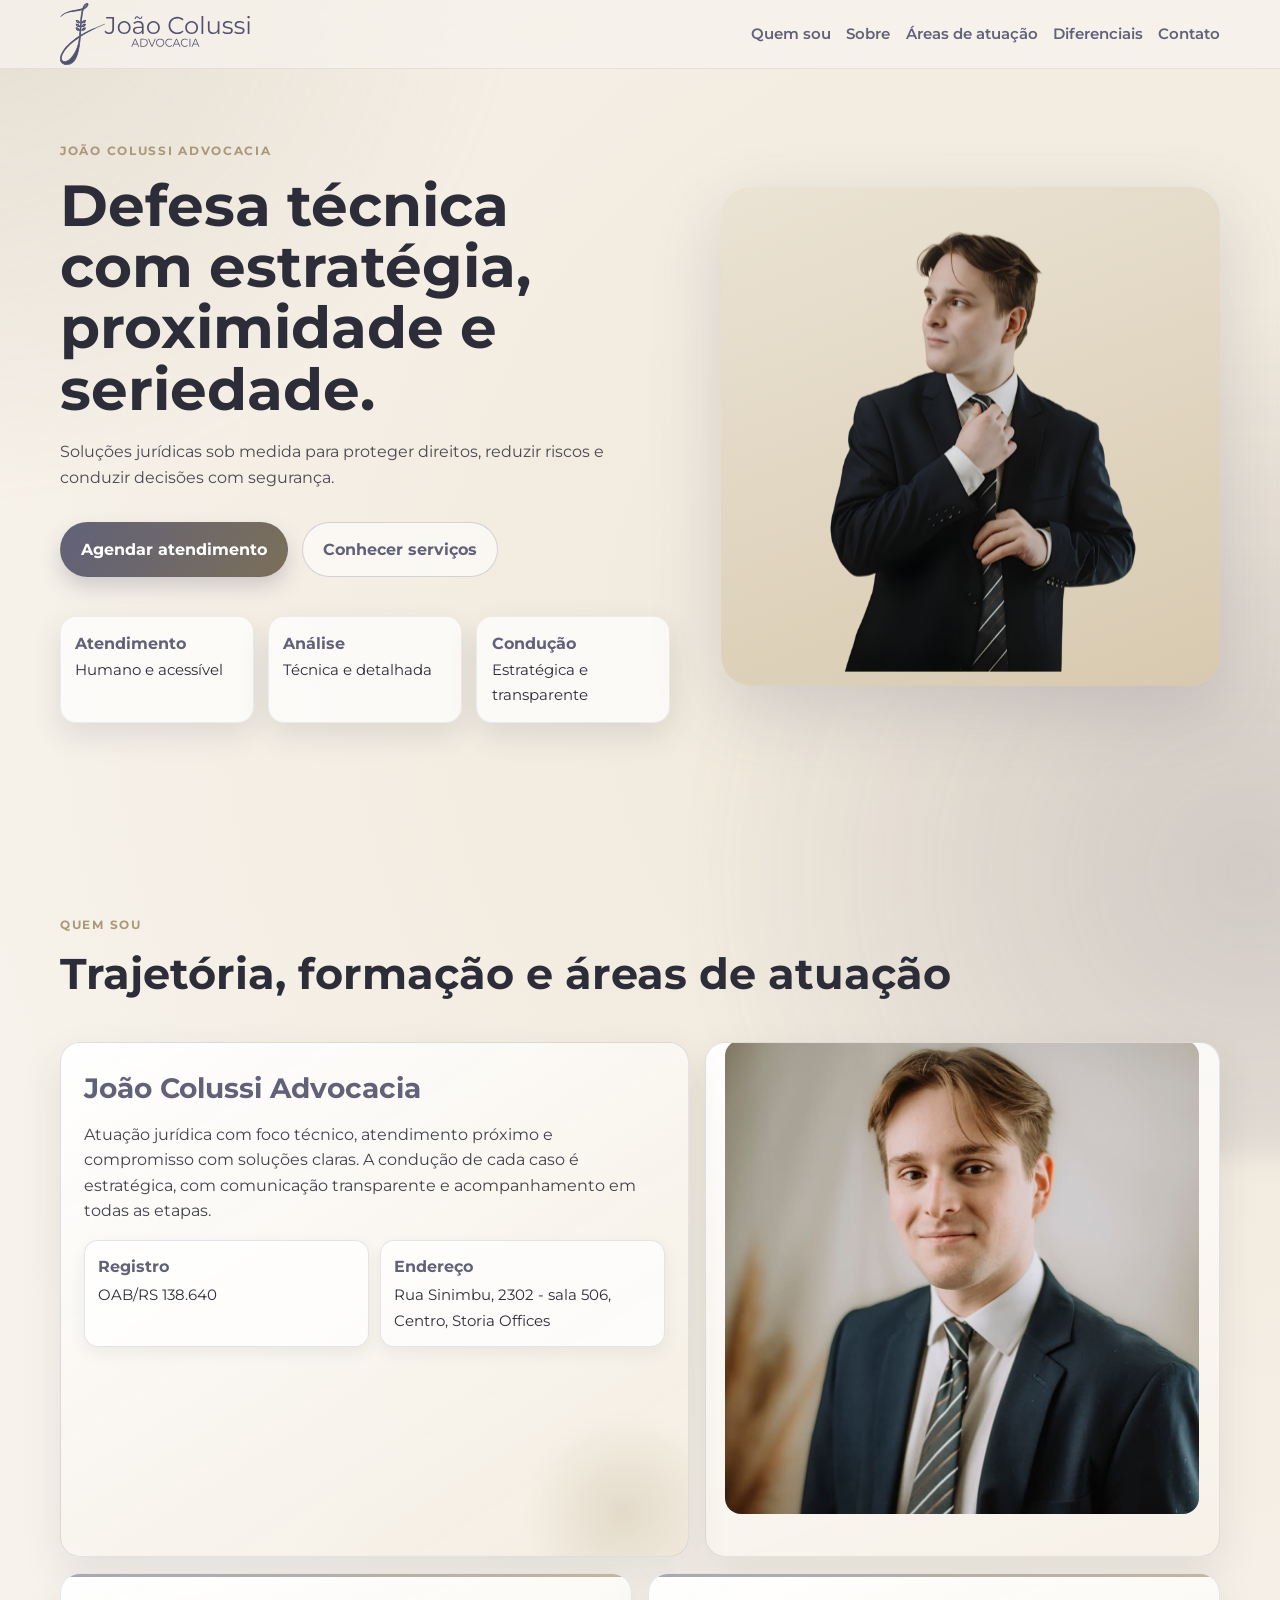
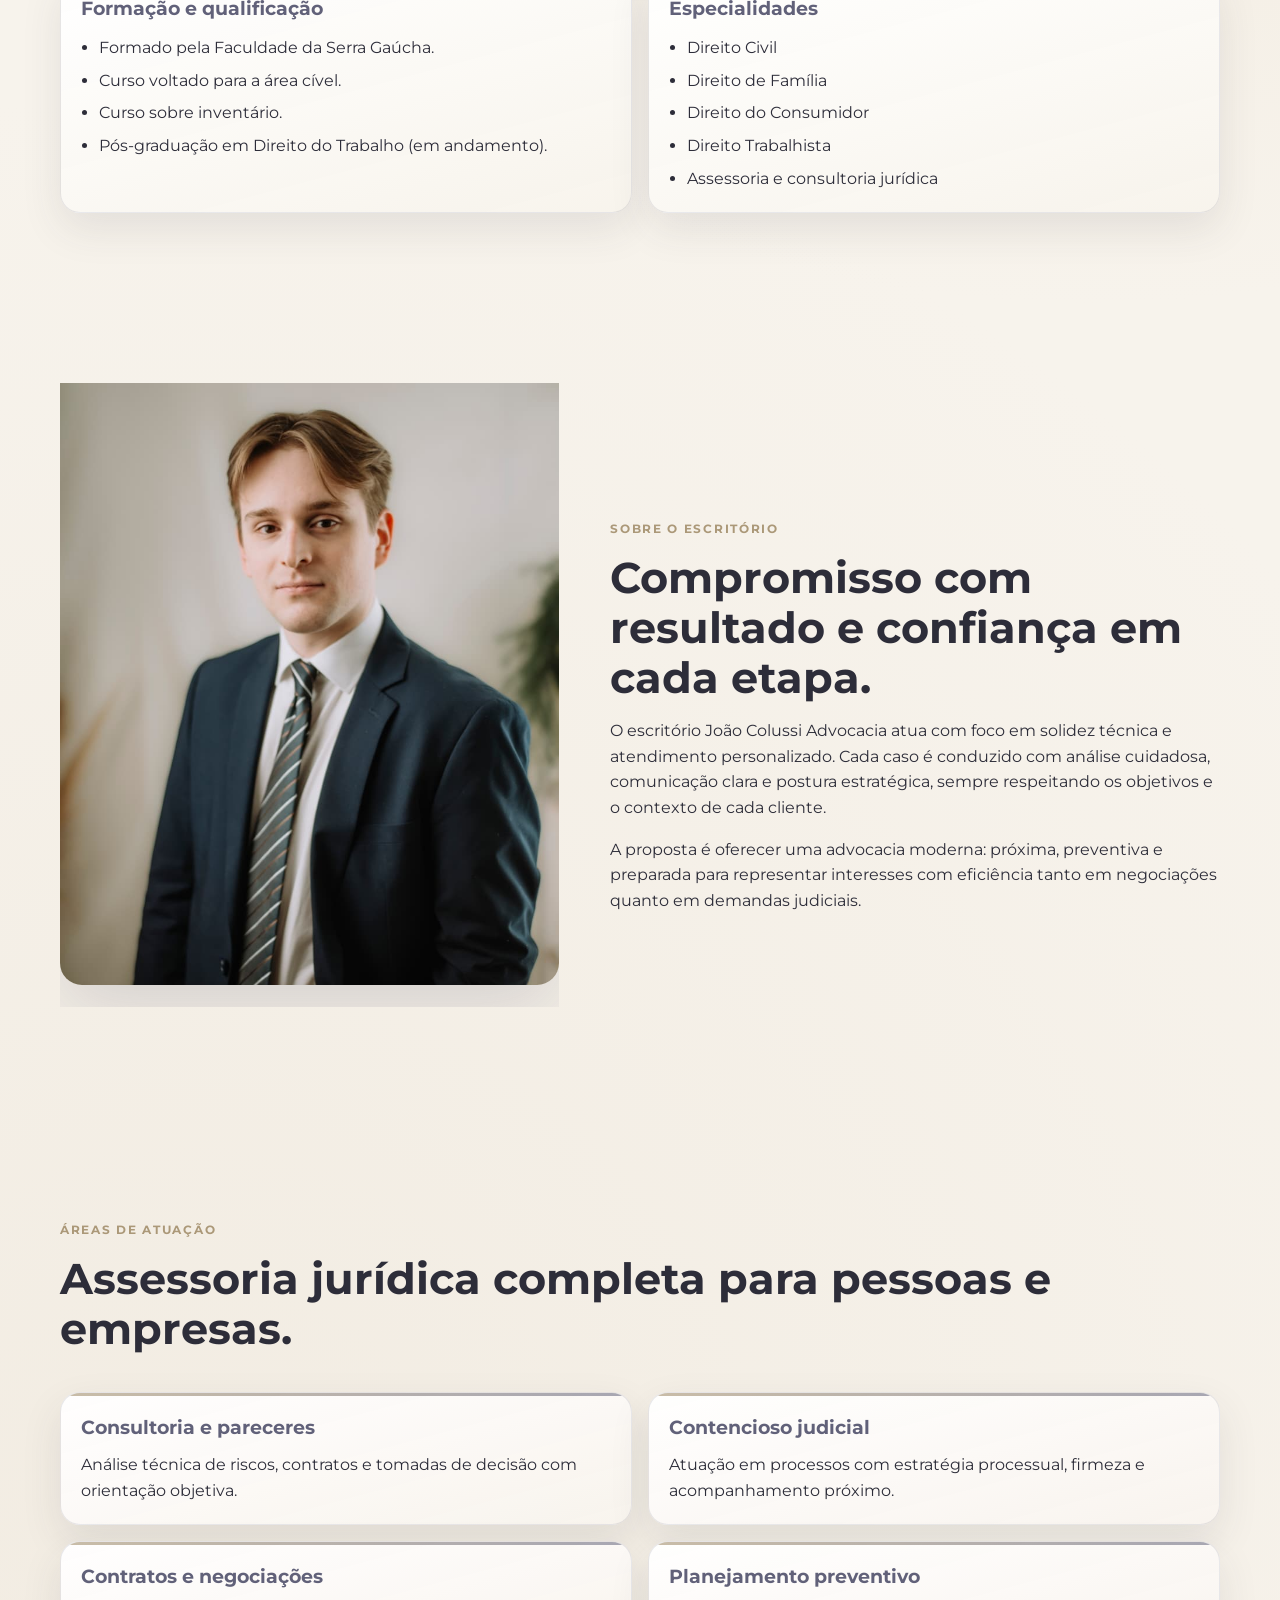
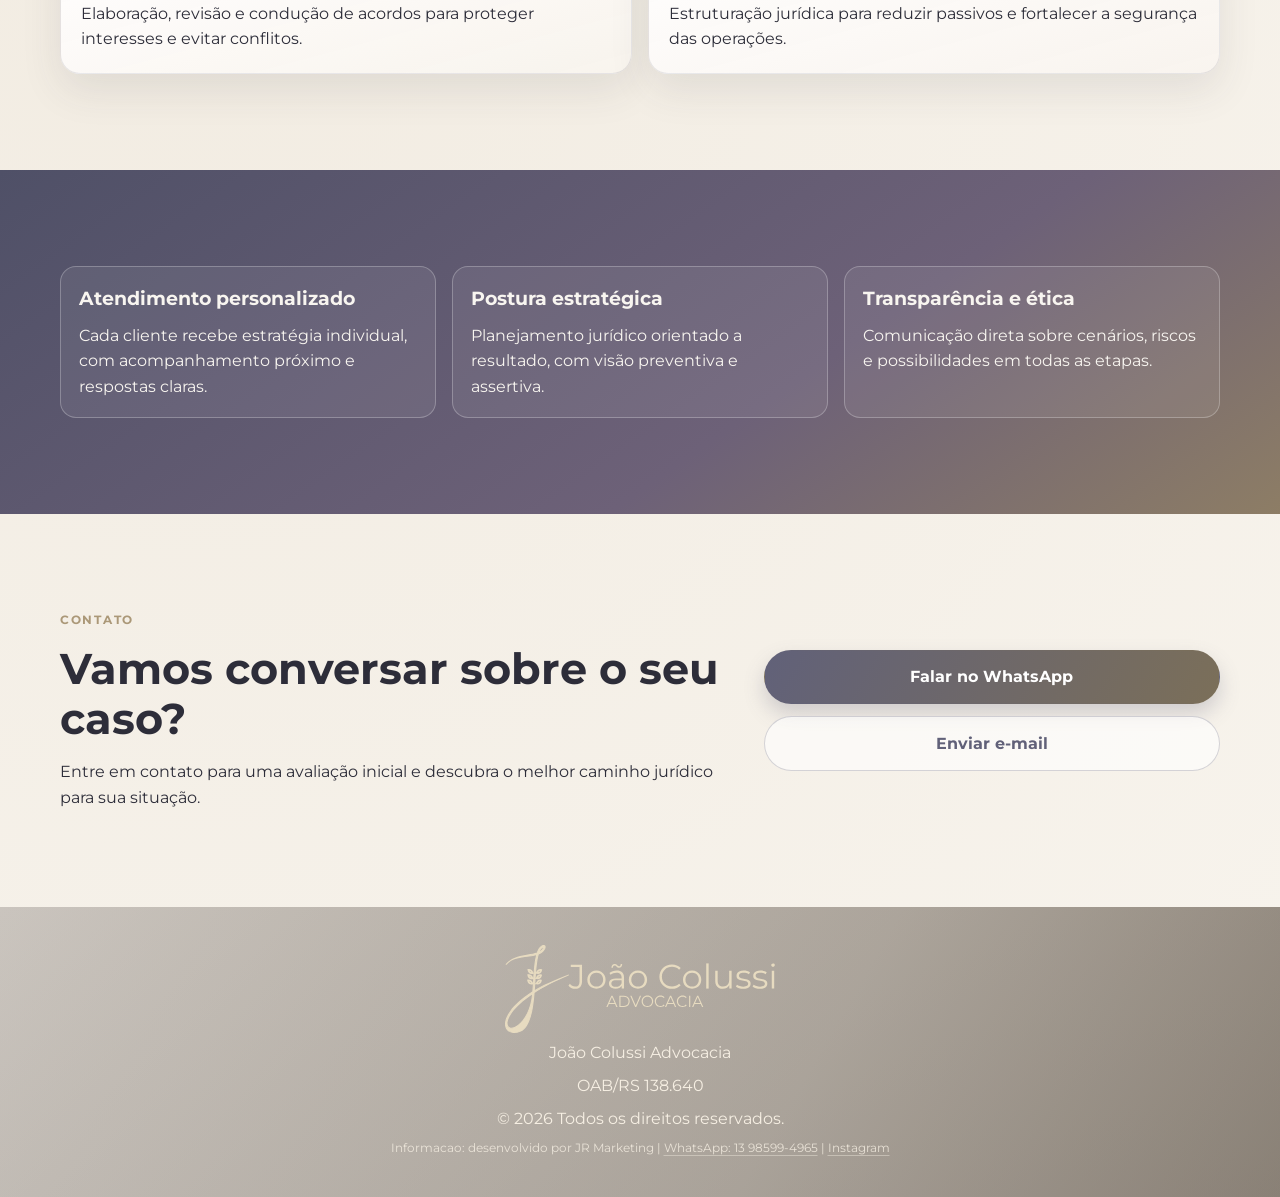
==== index.html @ c00381f5 "chore: set logo 5 as site favicon" ====
<!doctype html>
<html lang="pt-BR">
<head>
  <meta charset="UTF-8" />
  <meta name="viewport" content="width=device-width, initial-scale=1.0" />
  <title>João Colussi Advocacia | Assessoria Jurídica Estratégica</title>
  <meta name="description" content="Atendimento jurídico humanizado, estratégico e transparente para pessoas e empresas." />
  <link rel="icon" type="image/svg+xml" href="assets/img/favicon.svg" />
  <link rel="preconnect" href="https://fonts.googleapis.com" />
  <link rel="preconnect" href="https://fonts.gstatic.com" crossorigin />
  <link href="https://fonts.googleapis.com/css2?family=Montserrat:wght@400;500;600;700;800&display=swap" rel="stylesheet" />
  <link rel="stylesheet" href="assets/css/style.css" />
</head>
<body>
  <div class="background-aura" aria-hidden="true"></div>

  <header class="site-header" id="topo">
    <div class="container header-content">
      <a class="brand" href="#topo" aria-label="Início">
        <img src="assets/img/logo.svg" alt="João Colussi Advocacia" />
      </a>

      <button class="menu-toggle" aria-expanded="false" aria-controls="site-nav" aria-label="Abrir menu">
        <span></span>
        <span></span>
      </button>

      <nav id="site-nav" class="site-nav" aria-label="Navegação principal">
        <a href="#quem-sou">Quem sou</a>
        <a href="#sobre">Sobre</a>
        <a href="#areas">Áreas de atuação</a>
        <a href="#diferenciais">Diferenciais</a>
        <a href="#contato">Contato</a>
      </nav>
    </div>
  </header>

  <main>
    <section class="hero section-reveal">
      <div class="container hero-grid">
        <div class="hero-copy">
          <p class="eyebrow">João Colussi Advocacia</p>
          <h1>Defesa técnica com estratégia, proximidade e seriedade.</h1>
          <p class="lead">
            Soluções jurídicas sob medida para proteger direitos, reduzir riscos e conduzir decisões com segurança.
          </p>

          <div class="hero-cta">
            <a class="btn btn-primary" href="#contato">Agendar atendimento</a>
            <a class="btn btn-ghost" href="#areas">Conhecer serviços</a>
          </div>

          <ul class="hero-metrics" aria-label="Pilares de atendimento">
            <li>
              <strong>Atendimento</strong>
              <span>Humano e acessível</span>
            </li>
            <li>
              <strong>Análise</strong>
              <span>Técnica e detalhada</span>
            </li>
            <li>
              <strong>Condução</strong>
              <span>Estratégica e transparente</span>
            </li>
          </ul>
        </div>

        <div class="hero-visual" aria-hidden="true">
          <div class="hero-frame parallax-wrap" data-parallax data-parallax-speed="0.2">
            <img src="assets/img/foto-transparente.png" alt="" data-parallax data-parallax-speed="0.32" />
          </div>
        </div>
      </div>
    </section>

    <section id="quem-sou" class="services section-reveal">
      <div class="container">
        <p class="eyebrow">Quem sou</p>
        <h2>Trajetória, formação e áreas de atuação</h2>

        <div class="who-layout">
          <article class="who-intro-card">
            <h3>João Colussi Advocacia</h3>
            <p>
              Atuação jurídica com foco técnico, atendimento próximo e compromisso com soluções claras.
              A condução de cada caso é estratégica, com comunicação transparente e acompanhamento em todas as etapas.
            </p>

            <div class="who-badges">
              <div class="who-badge">
                <strong>Registro</strong>
                <span>OAB/RS 138.640</span>
              </div>
              <div class="who-badge">
                <strong>Endereço</strong>
                <span>Rua Sinimbu, 2302 - sala 506, Centro, Storia Offices</span>
              </div>
            </div>
          </article>

          <div class="profile-panel parallax-wrap">
            <img src="assets/img/foto-quem-sou.jpeg" alt="João Colussi" class="profile-photo" data-parallax data-parallax-speed="0.28" />
          </div>
        </div>

        <div class="who-columns">
          <article class="fact-card">
            <h3>Formação e qualificação</h3>
            <ul class="fact-list">
              <li>Formado pela Faculdade da Serra Gaúcha.</li>
              <li>Curso voltado para a área cível.</li>
              <li>Curso sobre inventário.</li>
              <li>Pós-graduação em Direito do Trabalho (em andamento).</li>
            </ul>
          </article>

          <article class="fact-card">
            <h3>Especialidades</h3>
            <ul class="fact-list">
              <li>Direito Civil</li>
              <li>Direito de Família</li>
              <li>Direito do Consumidor</li>
              <li>Direito Trabalhista</li>
              <li>Assessoria e consultoria jurídica</li>
            </ul>
          </article>
        </div>
      </div>
    </section>

    <section id="sobre" class="about section-reveal">
      <div class="container about-grid">
        <div class="about-image-wrap parallax-wrap" data-parallax data-parallax-speed="0.18">
          <img src="assets/img/foto-sobre.jpeg" alt="Advogado João Colussi" class="about-image" data-parallax data-parallax-speed="0.3" />
        </div>

        <div class="about-copy">
          <p class="eyebrow">Sobre o escritório</p>
          <h2>Compromisso com resultado e confiança em cada etapa.</h2>
          <p>
            O escritório João Colussi Advocacia atua com foco em solidez técnica e atendimento personalizado.
            Cada caso é conduzido com análise cuidadosa, comunicação clara e postura estratégica,
            sempre respeitando os objetivos e o contexto de cada cliente.
          </p>
          <p>
            A proposta é oferecer uma advocacia moderna: próxima, preventiva e preparada para
            representar interesses com eficiência tanto em negociações quanto em demandas judiciais.
          </p>
        </div>
      </div>
    </section>

    <section id="areas" class="services section-reveal">
      <div class="container">
        <p class="eyebrow">Áreas de atuação</p>
        <h2>Assessoria jurídica completa para pessoas e empresas.</h2>

        <div class="services-grid">
          <article class="service-card">
            <h3>Consultoria e pareceres</h3>
            <p>Análise técnica de riscos, contratos e tomadas de decisão com orientação objetiva.</p>
          </article>
          <article class="service-card">
            <h3>Contencioso judicial</h3>
            <p>Atuação em processos com estratégia processual, firmeza e acompanhamento próximo.</p>
          </article>
          <article class="service-card">
            <h3>Contratos e negociações</h3>
            <p>Elaboração, revisão e condução de acordos para proteger interesses e evitar conflitos.</p>
          </article>
          <article class="service-card">
            <h3>Planejamento preventivo</h3>
            <p>Estruturação jurídica para reduzir passivos e fortalecer a segurança das operações.</p>
          </article>
        </div>
      </div>
    </section>

    <section id="diferenciais" class="highlights section-reveal">
      <div class="container highlights-grid">
        <article>
          <h3>Atendimento personalizado</h3>
          <p>Cada cliente recebe estratégia individual, com acompanhamento próximo e respostas claras.</p>
        </article>
        <article>
          <h3>Postura estratégica</h3>
          <p>Planejamento jurídico orientado a resultado, com visão preventiva e assertiva.</p>
        </article>
        <article>
          <h3>Transparência e ética</h3>
          <p>Comunicação direta sobre cenários, riscos e possibilidades em todas as etapas.</p>
        </article>
      </div>
    </section>

    <section id="contato" class="contact section-reveal">
      <div class="container contact-grid">
        <div>
          <p class="eyebrow">Contato</p>
          <h2>Vamos conversar sobre o seu caso?</h2>
          <p>
            Entre em contato para uma avaliação inicial e descubra o melhor caminho jurídico para sua situação.
          </p>
        </div>

        <div class="contact-actions">
          <a class="btn btn-primary" href="#" aria-label="Abrir WhatsApp">Falar no WhatsApp</a>
          <a class="btn btn-ghost" href="mailto:contato@joaocolussiadvocacia.com.br">Enviar e-mail</a>
        </div>
      </div>
    </section>
  </main>

  <footer class="site-footer">
    <div class="container footer-content">
      <img src="assets/img/logo-inverse.svg" alt="João Colussi Advocacia" class="footer-logo" />
      <p>João Colussi Advocacia</p>
      <p>OAB/RS 138.640</p>
      <p>&copy; <span id="year"></span> Todos os direitos reservados.</p>
      <p class="footer-note">
        Informacao: desenvolvido por JR Marketing |
        <a href="https://wa.me/5513985994965" target="_blank" rel="noopener noreferrer">WhatsApp: 13 98599-4965</a>
        |
        <a href="https://www.instagram.com/jotar.marketing/" target="_blank" rel="noopener noreferrer">Instagram</a>
      </p>
    </div>
  </footer>

  <script src="assets/js/main.js"></script>
</body>
</html>
---- assets/css/style.css ----
:root {
  --color-bg: #f7f3ec;
  --color-surface: #ffffff;
  --color-ink: #2d2d39;
  --color-brand: #616179;
  --color-accent: #ab9878;
  --color-soft: #e6dbc8;
  --shadow-strong: 0 25px 70px rgba(97, 97, 121, 0.2);
  --shadow-soft: 0 12px 30px rgba(58, 58, 73, 0.12);
  --shadow-card: 0 16px 40px rgba(58, 58, 73, 0.1);
  --shadow-card-hover: 0 24px 52px rgba(58, 58, 73, 0.18);
  --radius: 22px;
}

* {
  box-sizing: border-box;
}

html {
  scroll-behavior: smooth;
}

body {
  margin: 0;
  color: var(--color-ink);
  background: radial-gradient(circle at 85% 15%, #efe6d7 0%, transparent 32%),
    radial-gradient(circle at 15% 72%, #f2ece2 0%, transparent 44%),
    var(--color-bg);
  font-family: "Montserrat", sans-serif;
  line-height: 1.6;
}

img {
  max-width: 100%;
  display: block;
}

h1,
h2,
h3,
p {
  margin: 0;
}

.container {
  width: min(1160px, 92vw);
  margin-inline: auto;
}

.background-aura {
  position: fixed;
  inset: -20vmax;
  pointer-events: none;
  z-index: -1;
  background:
    radial-gradient(circle at 12% 14%, rgba(171, 152, 120, 0.25), transparent 28%),
    radial-gradient(circle at 84% 80%, rgba(97, 97, 121, 0.22), transparent 30%);
  filter: blur(12px);
}

.site-header {
  position: sticky;
  top: 0;
  z-index: 20;
  backdrop-filter: blur(10px);
  background: rgba(247, 243, 236, 0.78);
  border-bottom: 1px solid rgba(97, 97, 121, 0.12);
}

.header-content {
  min-height: 68px;
  display: flex;
  align-items: center;
  justify-content: space-between;
  gap: 1rem;
}

.brand img {
  width: min(190px, 34vw);
}

.site-nav {
  display: flex;
  gap: 0.95rem;
}

.site-nav a {
  text-decoration: none;
  color: var(--color-brand);
  font-weight: 600;
  font-size: 0.95rem;
  position: relative;
}

.site-nav a::after {
  content: "";
  position: absolute;
  left: 0;
  bottom: -6px;
  width: 0;
  height: 2px;
  background: var(--color-accent);
  transition: width 0.25s ease;
}

.site-nav a:hover::after,
.site-nav a:focus-visible::after {
  width: 100%;
}

.menu-toggle {
  display: none;
  border: 0;
  background: transparent;
  width: 42px;
  height: 42px;
  padding: 0;
  cursor: pointer;
}

.menu-toggle span {
  display: block;
  width: 26px;
  height: 2px;
  margin: 7px auto;
  background: var(--color-brand);
  transition: transform 0.25s ease, opacity 0.25s ease;
}

section {
  padding: 6rem 0;
}

section[id] {
  scroll-margin-top: 92px;
}

.eyebrow {
  letter-spacing: 0.14em;
  text-transform: uppercase;
  font-size: 0.76rem;
  font-weight: 700;
  color: var(--color-accent);
  margin-bottom: 0.9rem;
}

.hero {
  padding-top: 4.5rem;
}

.hero-grid {
  display: grid;
  grid-template-columns: 1.1fr 0.9fr;
  gap: clamp(1.6rem, 4vw, 4rem);
  align-items: center;
}

.hero-copy h1 {
  font-size: clamp(2rem, 4.7vw, 3.65rem);
  line-height: 1.05;
  max-width: 15ch;
  margin-bottom: 1.2rem;
}

.lead {
  max-width: 52ch;
  color: rgba(45, 45, 57, 0.86);
}

.hero-cta {
  display: flex;
  flex-wrap: wrap;
  gap: 0.85rem;
  margin-top: 2rem;
}

.btn {
  display: inline-flex;
  align-items: center;
  justify-content: center;
  border-radius: 999px;
  padding: 0.85rem 1.25rem;
  text-decoration: none;
  font-weight: 700;
  border: 1px solid transparent;
  transition: transform 0.2s ease, box-shadow 0.2s ease;
}

.btn:hover,
.btn:focus-visible {
  transform: translateY(-2px);
}

.btn-primary {
  color: #fff;
  background: linear-gradient(120deg, #616179, #7b6f59);
  box-shadow: 0 10px 20px rgba(97, 97, 121, 0.25);
}

.btn-ghost {
  color: var(--color-brand);
  border-color: rgba(97, 97, 121, 0.26);
  background: rgba(255, 255, 255, 0.6);
}

.hero-metrics {
  list-style: none;
  margin: 2.4rem 0 0;
  padding: 0;
  display: grid;
  grid-template-columns: repeat(3, 1fr);
  gap: 0.9rem;
}

.hero-metrics li {
  background: rgba(255, 255, 255, 0.72);
  border: 1px solid rgba(97, 97, 121, 0.1);
  border-radius: 16px;
  padding: 0.9rem;
  box-shadow: var(--shadow-soft);
}

.hero-metrics strong {
  display: block;
  color: var(--color-brand);
}

.hero-metrics span {
  font-size: 0.92rem;
}

.hero-visual {
  display: grid;
  place-items: center;
}

.hero-frame {
  width: min(560px, 100%);
  border-radius: calc(var(--radius) + 8px);
  background: linear-gradient(160deg, #ebe3d4, #d8cab0);
  padding: clamp(0.7rem, 1.6vw, 1.2rem);
  box-shadow: var(--shadow-strong);
  position: relative;
  overflow: hidden;
}

.hero-frame::after {
  content: "";
  position: absolute;
  inset: -20% -40% auto auto;
  width: 210px;
  height: 210px;
  border-radius: 50%;
  background: radial-gradient(circle, rgba(255, 255, 255, 0.3), transparent 65%);
  pointer-events: none;
}

.hero-frame img {
  width: 100%;
  object-fit: cover;
  border-radius: var(--radius);
}

.about {
  position: relative;
}

.about-grid {
  display: grid;
  grid-template-columns: 0.9fr 1.1fr;
  align-items: center;
  gap: clamp(1.6rem, 4vw, 4rem);
}

.about-image-wrap {
  position: relative;
}

.about-image-wrap::before {
  content: "";
  position: absolute;
  inset: -20px;
  z-index: -1;
  border: 1px solid rgba(97, 97, 121, 0.2);
  border-radius: calc(var(--radius) + 12px);
}

.about-image {
  border-radius: var(--radius);
  box-shadow: var(--shadow-strong);
  width: 100%;
  aspect-ratio: 4 / 5;
  object-fit: cover;
}

.about-copy h2,
.services h2,
.contact h2 {
  font-size: clamp(1.7rem, 3.6vw, 2.7rem);
  line-height: 1.15;
  margin-bottom: 1rem;
}

.about-copy p + p {
  margin-top: 1rem;
}

.services-grid {
  margin-top: 2.4rem;
  display: grid;
  grid-template-columns: repeat(2, 1fr);
  gap: 1rem;
}

.service-card {
  background: linear-gradient(165deg, rgba(255, 255, 255, 0.95), rgba(248, 244, 238, 0.92));
  border-radius: 20px;
  border: 1px solid rgba(97, 97, 121, 0.14);
  padding: 1.28rem;
  box-shadow: var(--shadow-card);
  position: relative;
  overflow: hidden;
  transition: transform 0.28s ease, box-shadow 0.28s ease, border-color 0.28s ease;
}

.service-card::before {
  content: "";
  position: absolute;
  top: 0;
  left: 0;
  right: 0;
  height: 3px;
  background: linear-gradient(90deg, rgba(171, 152, 120, 0.65), rgba(97, 97, 121, 0.55));
}

.service-card h3 {
  color: var(--color-brand);
  margin-bottom: 0.55rem;
}

.service-card:hover,
.service-card:focus-within {
  transform: translateY(-5px);
  box-shadow: var(--shadow-card-hover);
  border-color: rgba(97, 97, 121, 0.24);
}

.highlights {
  background: linear-gradient(145deg, #4f5067, #6d6178 62%, #8d7d65);
  color: #f8f5f0;
}

.highlights-grid {
  display: grid;
  grid-template-columns: repeat(3, 1fr);
  gap: 1rem;
}

.highlights-grid article {
  border: 1px solid rgba(255, 255, 255, 0.25);
  background: rgba(255, 255, 255, 0.07);
  border-radius: 16px;
  padding: 1.1rem;
}

.highlights-grid h3 {
  margin-bottom: 0.55rem;
}

.contact-grid {
  display: grid;
  grid-template-columns: 1.2fr 0.8fr;
  gap: 1.2rem;
  align-items: center;
}

.contact-actions {
  display: grid;
  gap: 0.75rem;
}

.site-footer {
  position: relative;
  overflow: hidden;
  background: linear-gradient(120deg, #efe8dd 0%, #e6dbc8 26%, #ab9878 58%, #616179 100%);
  background-size: 240% 240%;
  animation: footerGradientShift 16s ease-in-out infinite;
  color: #f6efe3;
  text-align: center;
  padding: 2.4rem 0;
}

.site-footer::before {
  content: "";
  position: absolute;
  inset: 0;
  background: linear-gradient(135deg, rgba(34, 35, 49, 0.18), rgba(34, 35, 49, 0.38));
  pointer-events: none;
}

.footer-content {
  position: relative;
  z-index: 1;
  display: grid;
  justify-items: center;
  gap: 0.45rem;
}

.footer-note {
  font-size: 0.78rem;
  opacity: 0.82;
}

.footer-note a {
  font-size: 0.78rem;
}

.footer-content a {
  color: #f6efe3;
  text-decoration-color: rgba(246, 239, 227, 0.5);
  text-underline-offset: 3px;
}

.footer-content a:hover,
.footer-content a:focus-visible {
  text-decoration-color: #f6efe3;
}

@keyframes footerGradientShift {
  0% {
    background-position: 0% 50%;
  }

  50% {
    background-position: 100% 50%;
  }

  100% {
    background-position: 0% 50%;
  }
}

.footer-logo {
  width: min(270px, 62vw);
}

.section-reveal {
  opacity: 0;
  transform: translateY(20px);
  transition: opacity 0.6s ease, transform 0.6s ease;
}

.section-reveal.in-view {
  opacity: 1;
  transform: none;
}

.page-hero {
  padding-top: 5rem;
}

.page-hero-grid {
  display: grid;
  grid-template-columns: 1.08fr 0.92fr;
  gap: clamp(1.5rem, 4vw, 3rem);
  align-items: center;
}

.page-hero h1 {
  font-size: clamp(2rem, 4.5vw, 3.3rem);
  line-height: 1.08;
  margin-bottom: 1rem;
}

.page-hero p {
  color: rgba(45, 45, 57, 0.9);
  max-width: 52ch;
}

.profile-panel {
  background: linear-gradient(160deg, rgba(255, 255, 255, 0.94), rgba(246, 240, 231, 0.95));
  border: 1px solid rgba(97, 97, 121, 0.16);
  border-radius: 20px;
  box-shadow: var(--shadow-card);
  padding: 1.2rem;
}

.profile-photo {
  width: 100%;
  border-radius: 16px;
  object-fit: cover;
  aspect-ratio: 1 / 1;
}

.facts-grid {
  display: grid;
  grid-template-columns: repeat(2, 1fr);
  gap: 1rem;
}

.fact-card {
  background: linear-gradient(165deg, rgba(255, 255, 255, 0.96), rgba(247, 243, 236, 0.94));
  border: 1px solid rgba(97, 97, 121, 0.14);
  border-radius: 20px;
  padding: 1.25rem;
  box-shadow: var(--shadow-card);
  position: relative;
  overflow: hidden;
  transition: transform 0.28s ease, box-shadow 0.28s ease, border-color 0.28s ease;
}

.fact-card::before {
  content: "";
  position: absolute;
  top: 0;
  left: 0;
  right: 0;
  height: 3px;
  background: linear-gradient(90deg, rgba(97, 97, 121, 0.55), rgba(171, 152, 120, 0.7));
}

.fact-card h3 {
  color: var(--color-brand);
  margin-bottom: 0.7rem;
}

.fact-card:hover,
.fact-card:focus-within {
  transform: translateY(-5px);
  box-shadow: var(--shadow-card-hover);
  border-color: rgba(97, 97, 121, 0.24);
}

.fact-list {
  margin: 0;
  padding-left: 1.15rem;
}

.fact-list li + li {
  margin-top: 0.45rem;
}

.who-layout {
  margin-top: 2.7rem;
  display: grid;
  grid-template-columns: 1.1fr 0.9fr;
  gap: 1rem;
  align-items: stretch;
}

.who-intro-card {
  background: linear-gradient(148deg, rgba(255, 255, 255, 0.98), rgba(243, 236, 224, 0.95));
  border: 1px solid rgba(97, 97, 121, 0.17);
  border-radius: 20px;
  box-shadow: var(--shadow-card);
  padding: 1.45rem;
  position: relative;
  overflow: hidden;
}

.who-intro-card::after {
  content: "";
  position: absolute;
  inset: auto -40px -60px auto;
  width: 210px;
  height: 210px;
  border-radius: 50%;
  background: radial-gradient(circle, rgba(171, 152, 120, 0.24), transparent 68%);
  pointer-events: none;
}

.who-intro-card h3 {
  color: var(--color-brand);
  font-size: clamp(1.35rem, 2.2vw, 1.8rem);
  margin-bottom: 0.65rem;
}

.who-intro-card p {
  color: rgba(45, 45, 57, 0.9);
}

.who-badges {
  margin-top: 1rem;
  display: grid;
  grid-template-columns: repeat(2, 1fr);
  gap: 0.7rem;
}

.who-badge {
  background: rgba(255, 255, 255, 0.75);
  border: 1px solid rgba(97, 97, 121, 0.16);
  border-radius: 14px;
  padding: 0.8rem;
  box-shadow: 0 6px 16px rgba(58, 58, 73, 0.08);
}

.who-badge strong {
  display: block;
  color: var(--color-brand);
  margin-bottom: 0.2rem;
}

.who-badge span {
  font-size: 0.95rem;
}

.who-columns {
  margin-top: 1rem;
  display: grid;
  grid-template-columns: repeat(2, 1fr);
  gap: 1rem;
}

.parallax-wrap {
  overflow: hidden;
}

[data-parallax] {
  --parallax-y: 0px;
  transform: translate3d(0, var(--parallax-y), 0);
  will-change: transform;
}

@media (max-width: 950px) {
  .hero-grid,
  .page-hero-grid,
  .who-layout,
  .who-columns,
  .about-grid,
  .contact-grid,
  .highlights-grid,
  .facts-grid {
    grid-template-columns: 1fr;
  }

  .who-badges {
    grid-template-columns: 1fr;
  }

  .hero-copy h1,
  .lead {
    max-width: none;
  }

  .services-grid,
  .hero-metrics {
    grid-template-columns: 1fr;
  }
}

@media (max-width: 760px) {
  .site-nav {
    position: absolute;
    inset: 68px 0 auto 0;
    background: rgba(247, 243, 236, 0.97);
    border-bottom: 1px solid rgba(97, 97, 121, 0.12);
    display: grid;
    gap: 0;
    transform: scaleY(0);
    transform-origin: top;
    transition: transform 0.22s ease;
  }

  .site-nav a {
    padding: 0.95rem 4vw;
  }

  .site-nav.open {
    transform: scaleY(1);
  }

  .menu-toggle {
    display: inline-block;
  }

  .menu-toggle.open span:nth-child(1) {
    transform: translateY(9px) rotate(45deg);
  }

  .menu-toggle.open span:nth-child(2) {
    transform: translateY(-9px) rotate(-45deg);
  }

  section {
    padding: 4.5rem 0;
  }
}

@media (prefers-reduced-motion: reduce) {
  .site-footer {
    animation: none;
  }

  [data-parallax] {
    transform: none !important;
  }

  .service-card,
  .fact-card {
    transition: none;
  }
}
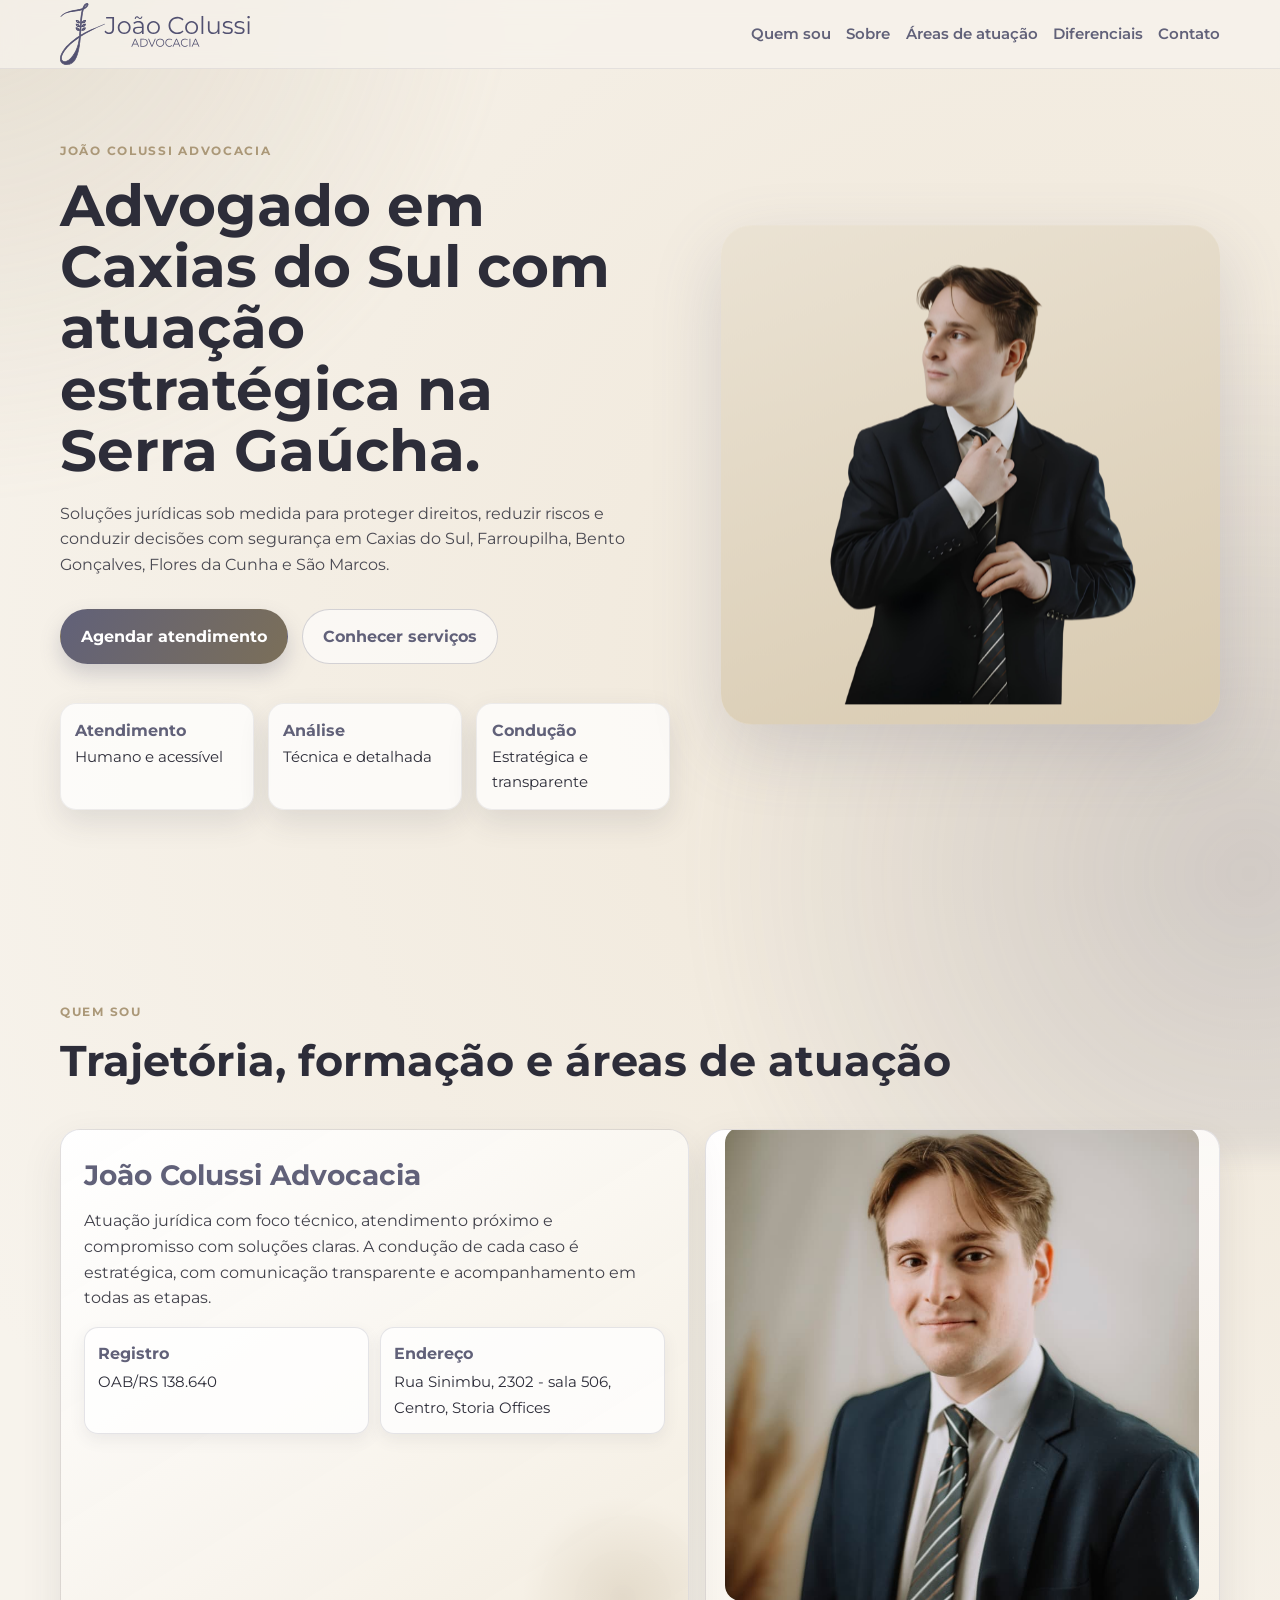
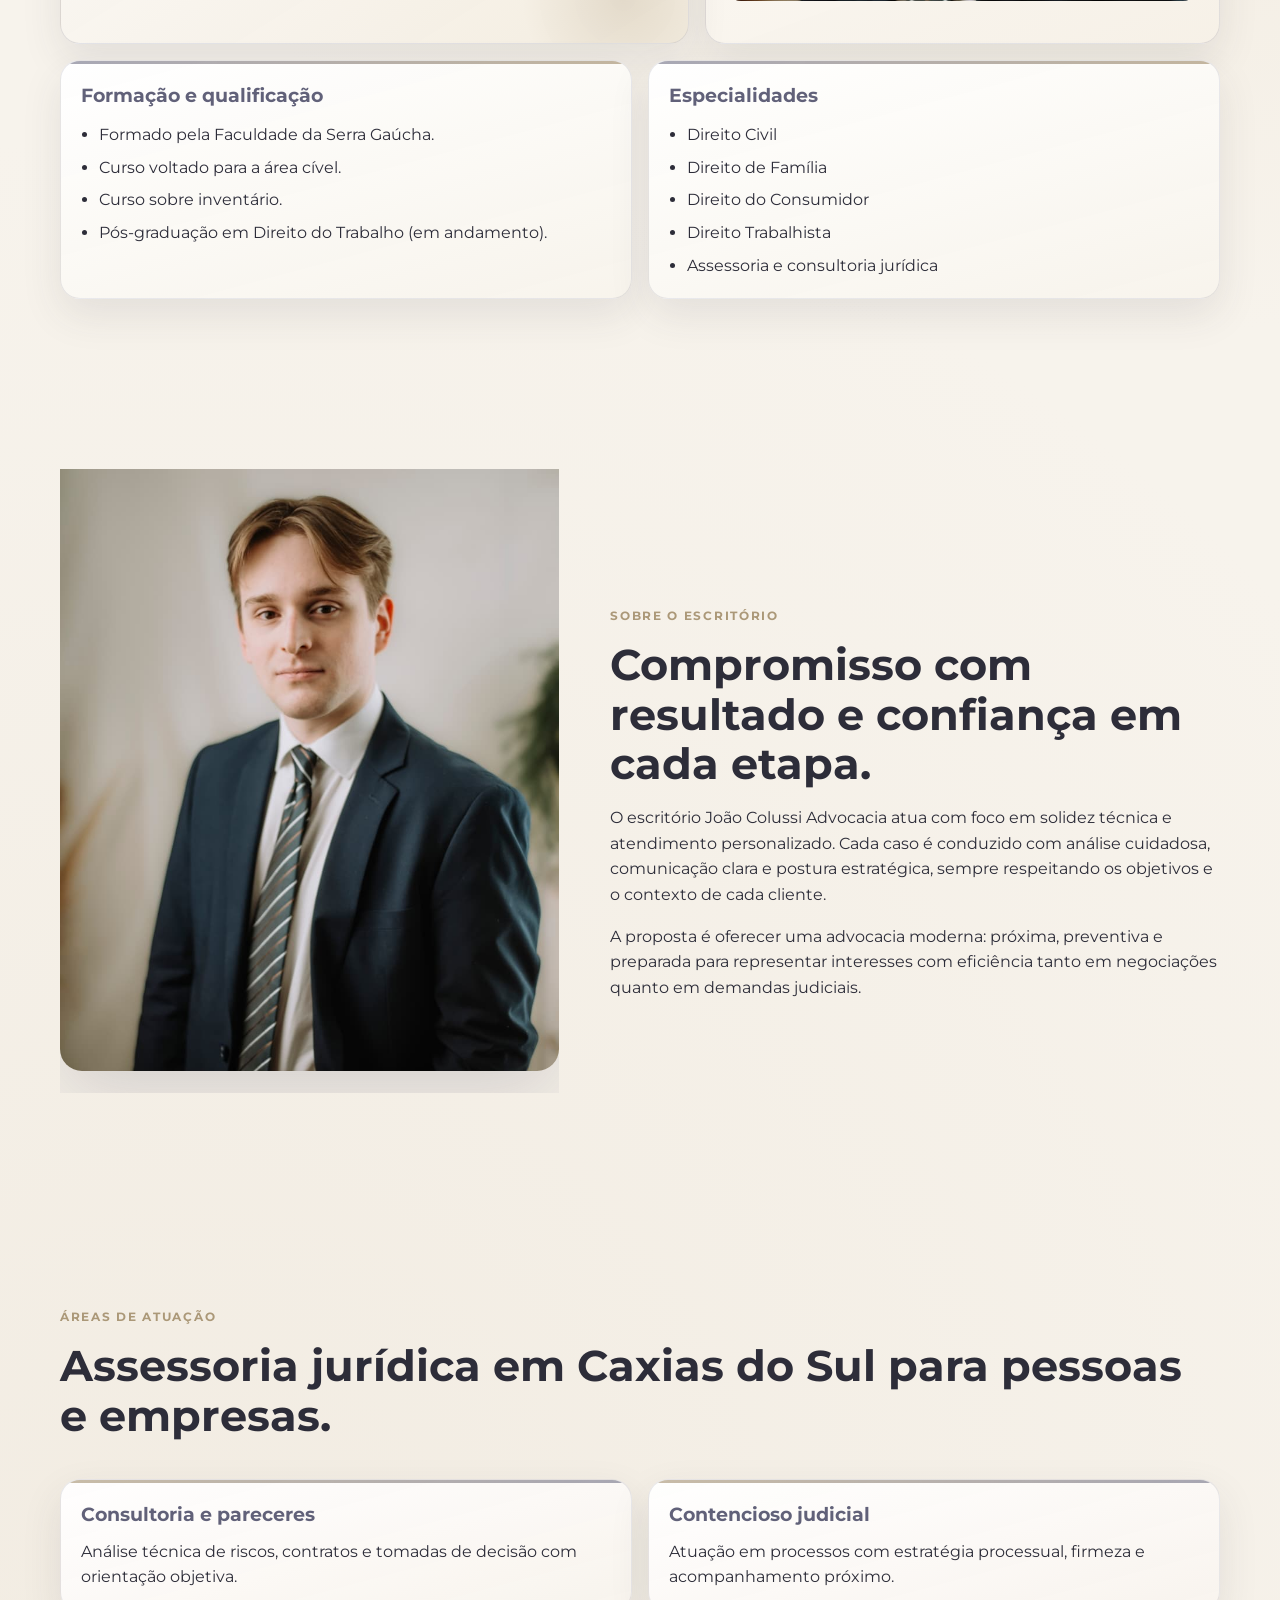
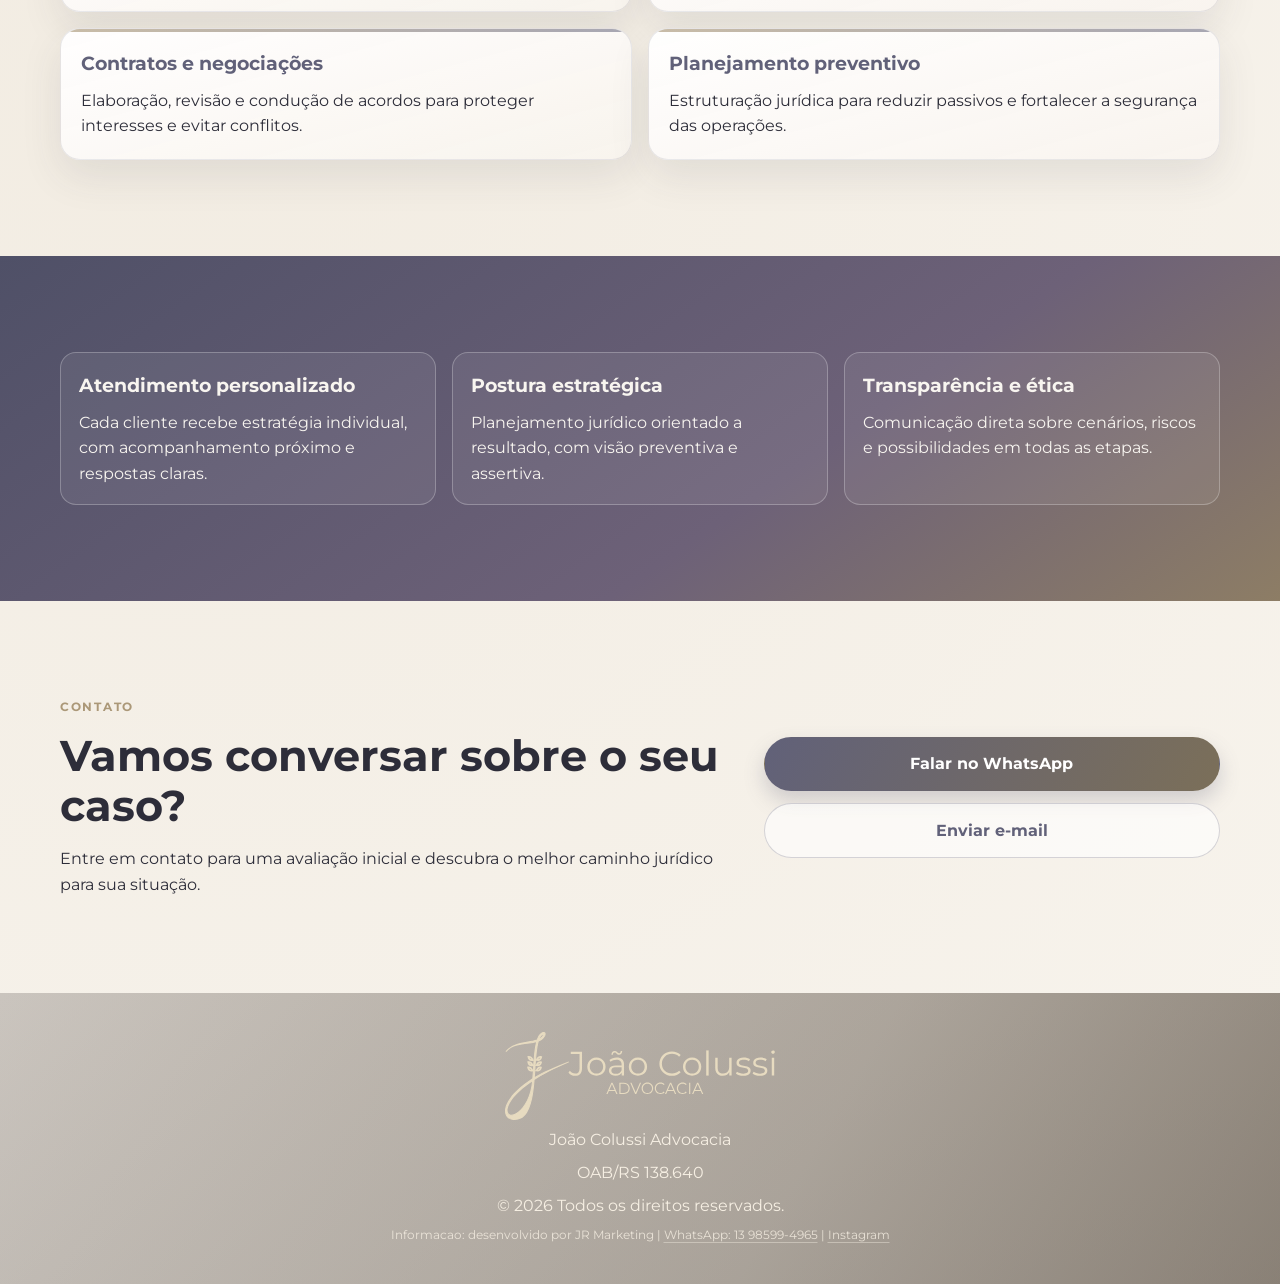
==== commit 4d2c6715: "feat: melhora SEO local e preview de compartilhamento" ====
--- a/index.html
+++ b/index.html
@@ -3,13 +3,64 @@
 <head>
   <meta charset="UTF-8" />
   <meta name="viewport" content="width=device-width, initial-scale=1.0" />
-  <title>João Colussi Advocacia | Assessoria Jurídica Estratégica</title>
-  <meta name="description" content="Atendimento jurídico humanizado, estratégico e transparente para pessoas e empresas." />
+  <title>Advogado em Caxias do Sul | João Colussi Advocacia</title>
+  <meta name="description" content="Advogado em Caxias do Sul com atendimento jurídico estratégico para pessoas e empresas em toda a Serra Gaúcha: Farroupilha, Bento Gonçalves, Flores da Cunha e São Marcos." />
+  <meta name="robots" content="index, follow" />
+  <meta name="author" content="João Colussi Advocacia" />
+  <meta name="geo.region" content="BR-RS" />
+  <meta name="geo.placename" content="Caxias do Sul" />
+  <meta name="geo.position" content="-29.1678;-51.1794" />
+  <meta name="ICBM" content="-29.1678, -51.1794" />
+  <link rel="canonical" href="https://joaocolussiadvocacia.com.br/" />
+
+  <meta property="og:locale" content="pt_BR" />
+  <meta property="og:type" content="website" />
+  <meta property="og:site_name" content="João Colussi Advocacia" />
+  <meta property="og:title" content="Advogado em Caxias do Sul | João Colussi Advocacia" />
+  <meta property="og:description" content="Atendimento jurídico estratégico em Caxias do Sul e região da Serra Gaúcha, com foco em Direito Civil, Família, Consumidor e Trabalhista." />
+  <meta property="og:url" content="https://joaocolussiadvocacia.com.br/" />
+  <meta property="og:image" content="https://joaocolussiadvocacia.com.br/assets/img/twittergoogle.jpg" />
+  <meta property="og:image:alt" content="João Colussi Advocacia" />
+
+  <meta name="twitter:card" content="summary_large_image" />
+  <meta name="twitter:title" content="Advogado em Caxias do Sul | João Colussi Advocacia" />
+  <meta name="twitter:description" content="Advocacia estratégica em Caxias do Sul e cidades próximas da Serra Gaúcha." />
+  <meta name="twitter:image" content="https://joaocolussiadvocacia.com.br/assets/img/twittergoogle.jpg" />
   <link rel="icon" type="image/svg+xml" href="assets/img/favicon.svg" />
   <link rel="preconnect" href="https://fonts.googleapis.com" />
   <link rel="preconnect" href="https://fonts.gstatic.com" crossorigin />
   <link href="https://fonts.googleapis.com/css2?family=Montserrat:wght@400;500;600;700;800&display=swap" rel="stylesheet" />
   <link rel="stylesheet" href="assets/css/style.css" />
+
+  <script type="application/ld+json">
+    {
+      "@context": "https://schema.org",
+      "@type": "LegalService",
+      "name": "João Colussi Advocacia",
+      "url": "https://joaocolussiadvocacia.com.br/",
+      "image": "https://joaocolussiadvocacia.com.br/assets/img/foto-principal.jpeg",
+      "description": "Advogado em Caxias do Sul com atendimento estratégico em Direito Civil, Família, Consumidor e Trabalhista.",
+      "telephone": "+55 13 98599-4965",
+      "email": "contato@joaocolussiadvocacia.com.br",
+      "address": {
+        "@type": "PostalAddress",
+        "streetAddress": "Rua Sinimbu, 2302 - sala 506, Centro, Storia Offices",
+        "addressLocality": "Caxias do Sul",
+        "addressRegion": "RS",
+        "addressCountry": "BR"
+      },
+      "areaServed": [
+        { "@type": "City", "name": "Caxias do Sul" },
+        { "@type": "City", "name": "Farroupilha" },
+        { "@type": "City", "name": "Bento Gonçalves" },
+        { "@type": "City", "name": "Flores da Cunha" },
+        { "@type": "City", "name": "São Marcos" }
+      ],
+      "sameAs": [
+        "https://www.instagram.com/jotar.marketing/"
+      ]
+    }
+  </script>
 </head>
 <body>
   <div class="background-aura" aria-hidden="true"></div>
@@ -40,9 +91,9 @@
       <div class="container hero-grid">
         <div class="hero-copy">
           <p class="eyebrow">João Colussi Advocacia</p>
-          <h1>Defesa técnica com estratégia, proximidade e seriedade.</h1>
+          <h1>Advogado em Caxias do Sul com atuação estratégica na Serra Gaúcha.</h1>
           <p class="lead">
-            Soluções jurídicas sob medida para proteger direitos, reduzir riscos e conduzir decisões com segurança.
+            Soluções jurídicas sob medida para proteger direitos, reduzir riscos e conduzir decisões com segurança em Caxias do Sul, Farroupilha, Bento Gonçalves, Flores da Cunha e São Marcos.
           </p>
 
           <div class="hero-cta">
@@ -154,7 +205,7 @@
     <section id="areas" class="services section-reveal">
       <div class="container">
         <p class="eyebrow">Áreas de atuação</p>
-        <h2>Assessoria jurídica completa para pessoas e empresas.</h2>
+        <h2>Assessoria jurídica em Caxias do Sul para pessoas e empresas.</h2>
 
         <div class="services-grid">
           <article class="service-card">
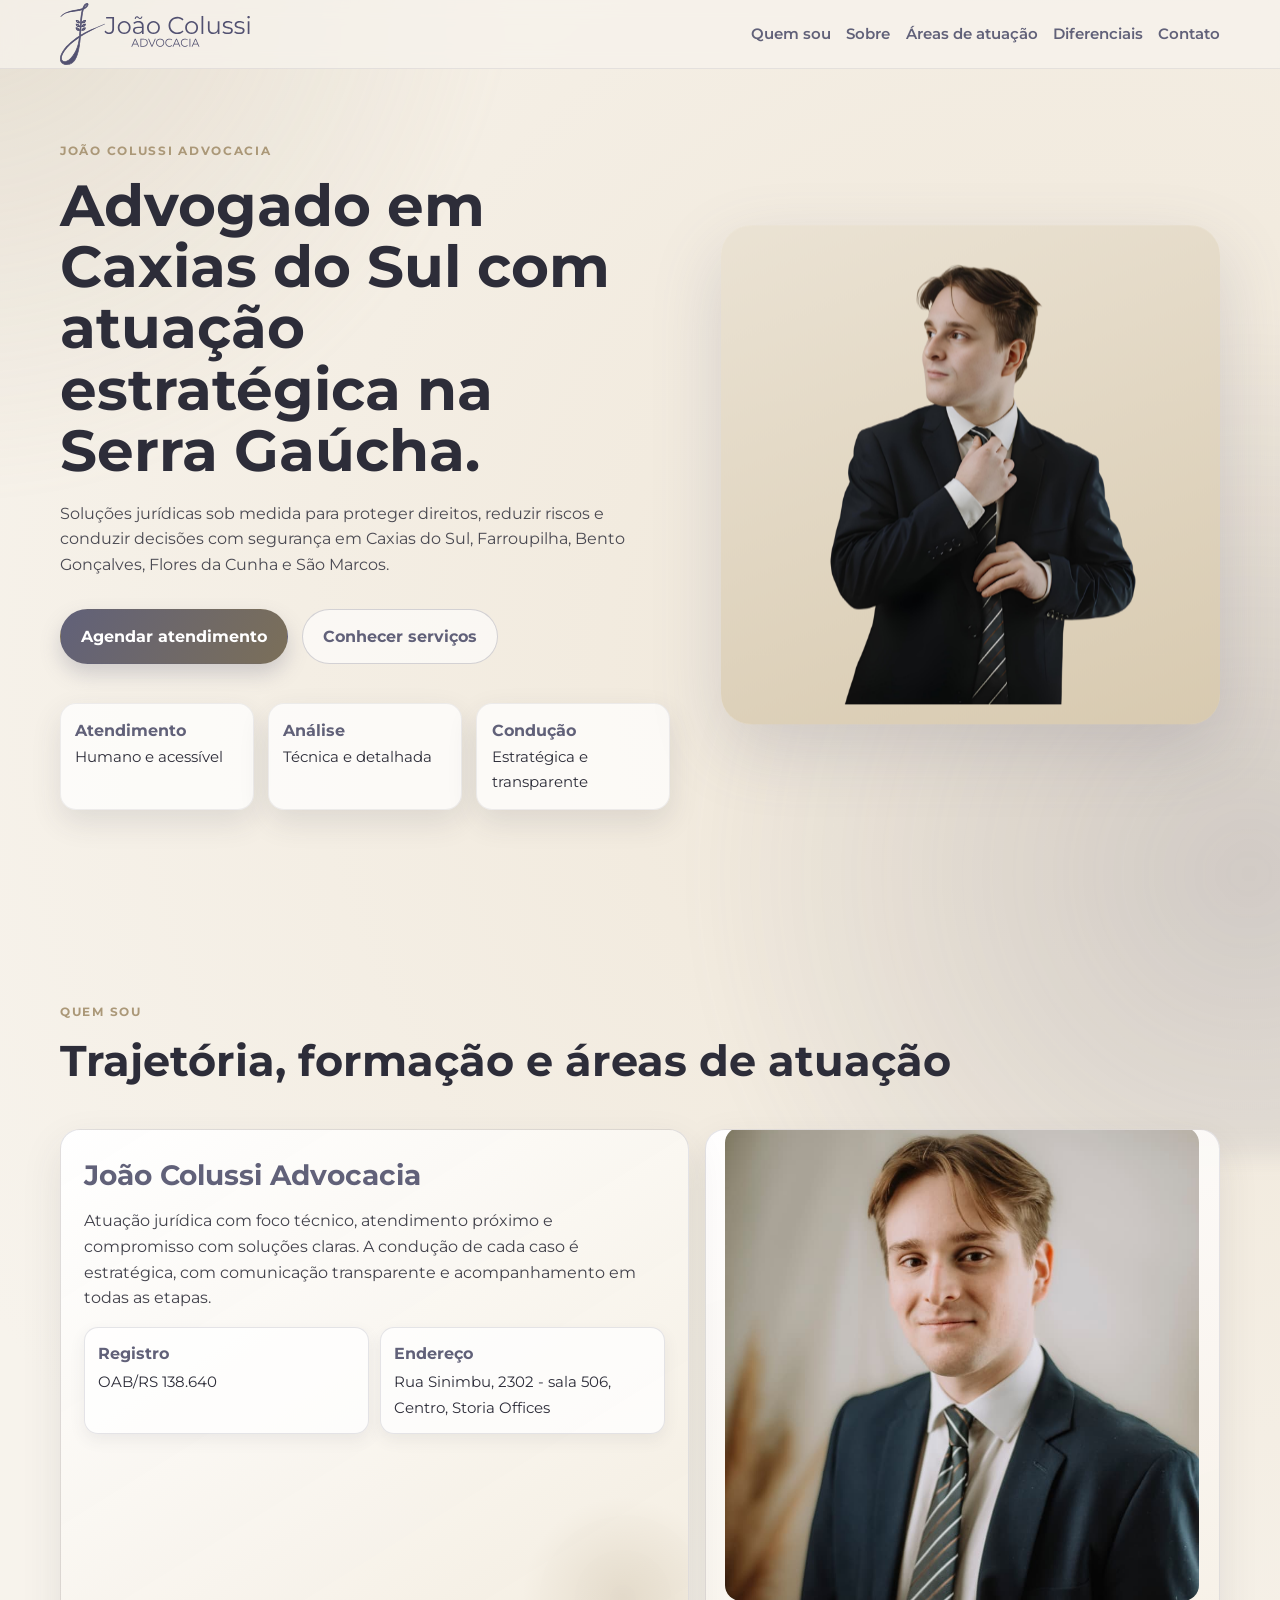
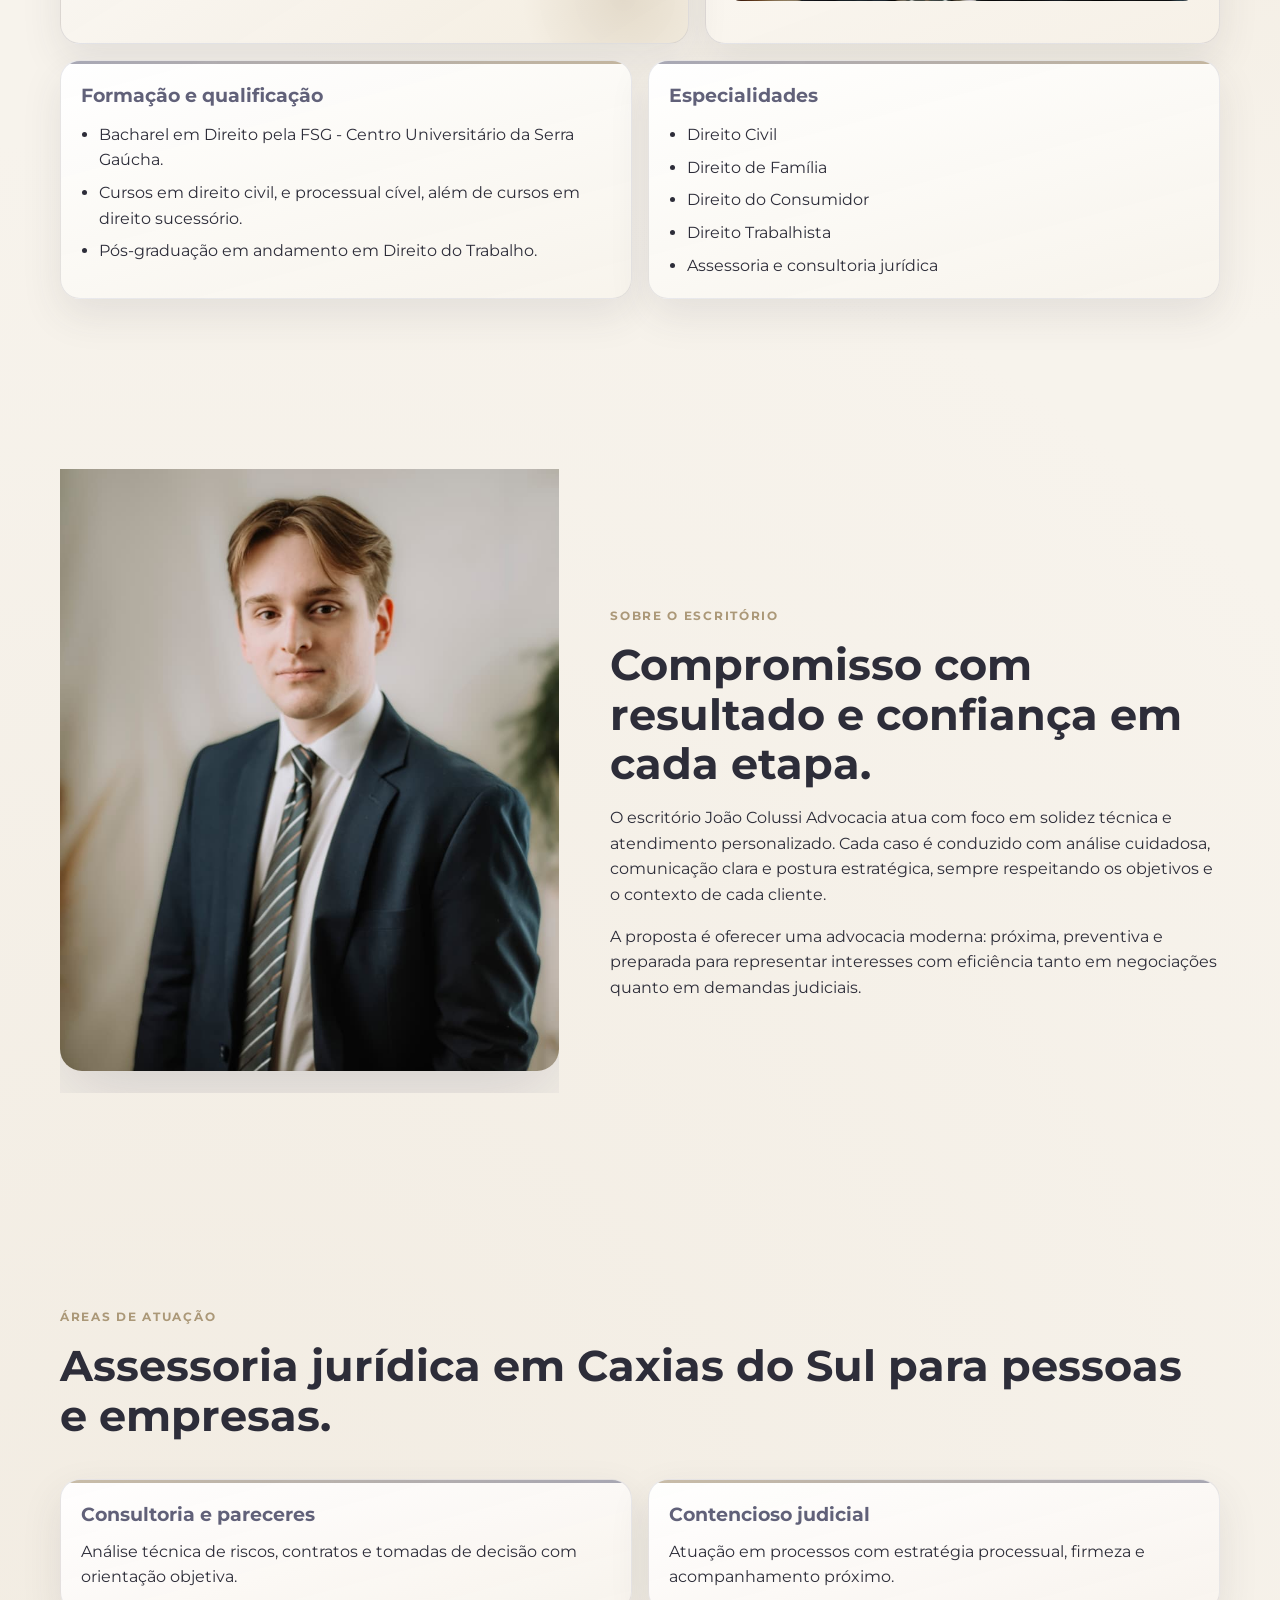
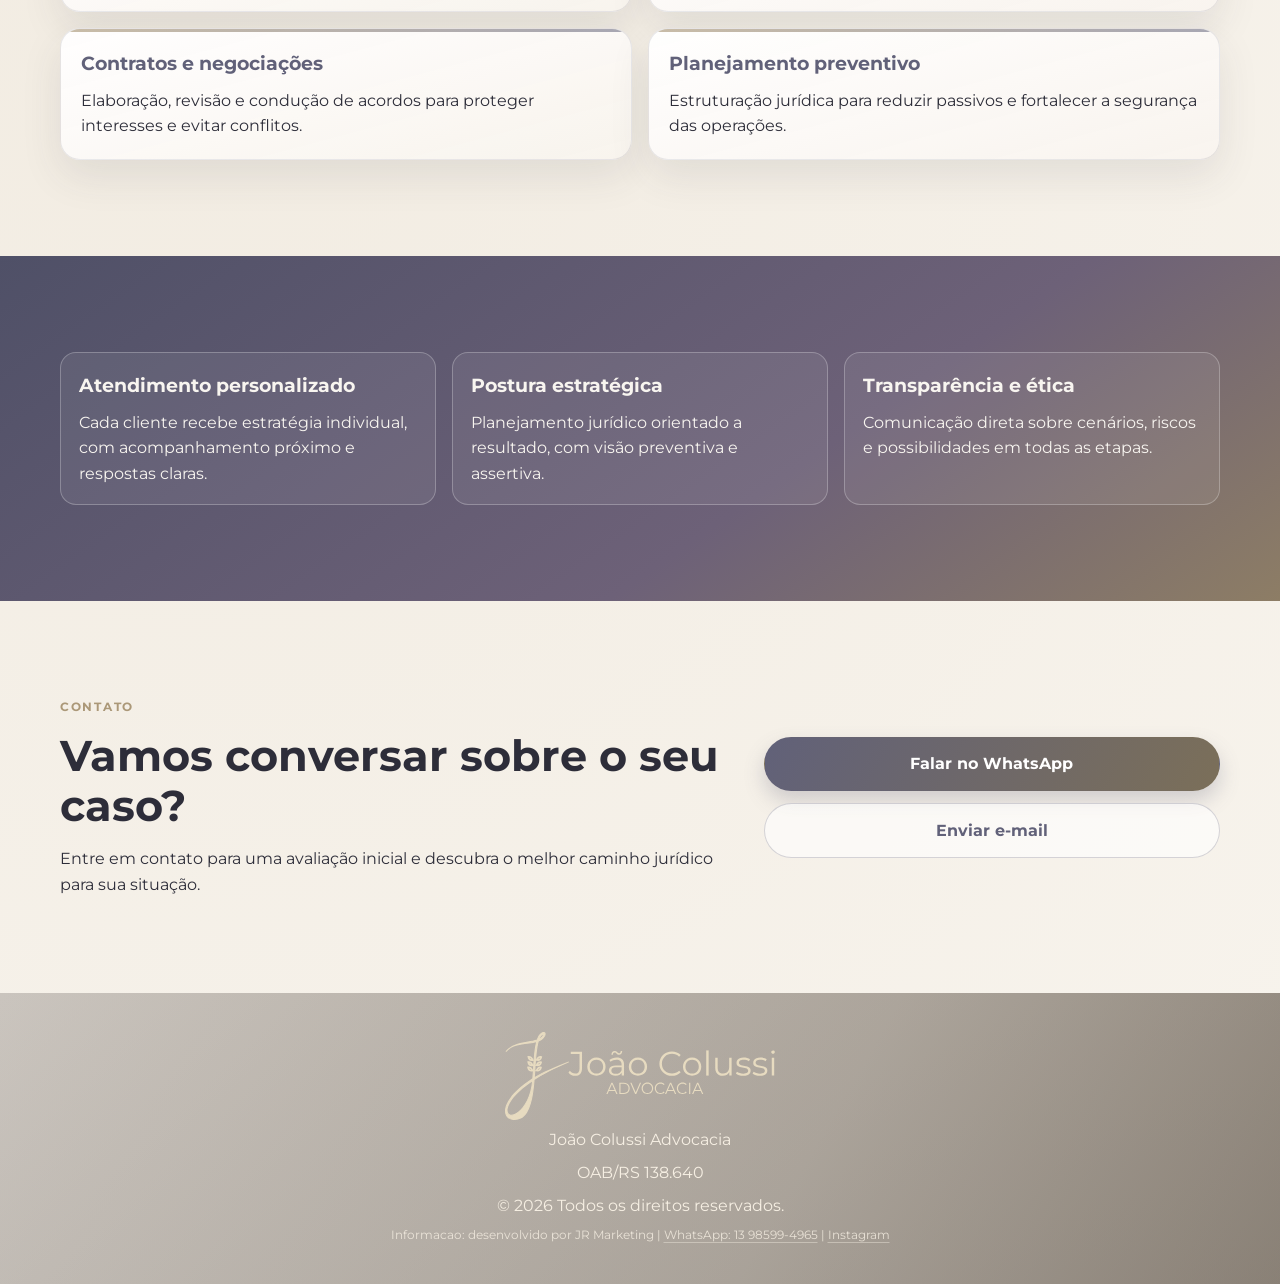
==== commit 9e186695: "Ajusta links de contato e atualiza currículo" ====
--- a/index.html
+++ b/index.html
@@ -7,6 +7,7 @@
   <meta name="description" content="Advogado em Caxias do Sul com atendimento jurídico estratégico para pessoas e empresas em toda a Serra Gaúcha: Farroupilha, Bento Gonçalves, Flores da Cunha e São Marcos." />
   <meta name="robots" content="index, follow" />
   <meta name="author" content="João Colussi Advocacia" />
+  <meta name="google-site-verification" content="zd6YGt6P0bRy-ufSmV9zsZLXKkYiH8V3sBRukI6DoeU" />
   <meta name="geo.region" content="BR-RS" />
   <meta name="geo.placename" content="Caxias do Sul" />
   <meta name="geo.position" content="-29.1678;-51.1794" />
@@ -41,7 +42,7 @@
       "image": "https://joaocolussiadvocacia.com.br/assets/img/foto-principal.jpeg",
       "description": "Advogado em Caxias do Sul com atendimento estratégico em Direito Civil, Família, Consumidor e Trabalhista.",
       "telephone": "+55 13 98599-4965",
-      "email": "contato@joaocolussiadvocacia.com.br",
+      "email": "adv.joaocolussi@gmail.com",
       "address": {
         "@type": "PostalAddress",
         "streetAddress": "Rua Sinimbu, 2302 - sala 506, Centro, Storia Offices",
@@ -159,10 +160,9 @@
           <article class="fact-card">
             <h3>Formação e qualificação</h3>
             <ul class="fact-list">
-              <li>Formado pela Faculdade da Serra Gaúcha.</li>
-              <li>Curso voltado para a área cível.</li>
-              <li>Curso sobre inventário.</li>
-              <li>Pós-graduação em Direito do Trabalho (em andamento).</li>
+              <li>Bacharel em Direito pela FSG - Centro Universitário da Serra Gaúcha.</li>
+              <li>Cursos em direito civil, e processual cível, além de cursos em direito sucessório.</li>
+              <li>Pós-graduação em andamento em Direito do Trabalho.</li>
             </ul>
           </article>
 
@@ -256,8 +256,8 @@
         </div>
 
         <div class="contact-actions">
-          <a class="btn btn-primary" href="#" aria-label="Abrir WhatsApp">Falar no WhatsApp</a>
-          <a class="btn btn-ghost" href="mailto:contato@joaocolussiadvocacia.com.br">Enviar e-mail</a>
+          <a class="btn btn-primary" href="https://wa.me/555496407648" target="_blank" rel="noopener noreferrer" aria-label="Abrir WhatsApp">Falar no WhatsApp</a>
+          <a class="btn btn-ghost" href="mailto:adv.joaocolussi@gmail.com">Enviar e-mail</a>
         </div>
       </div>
     </section>
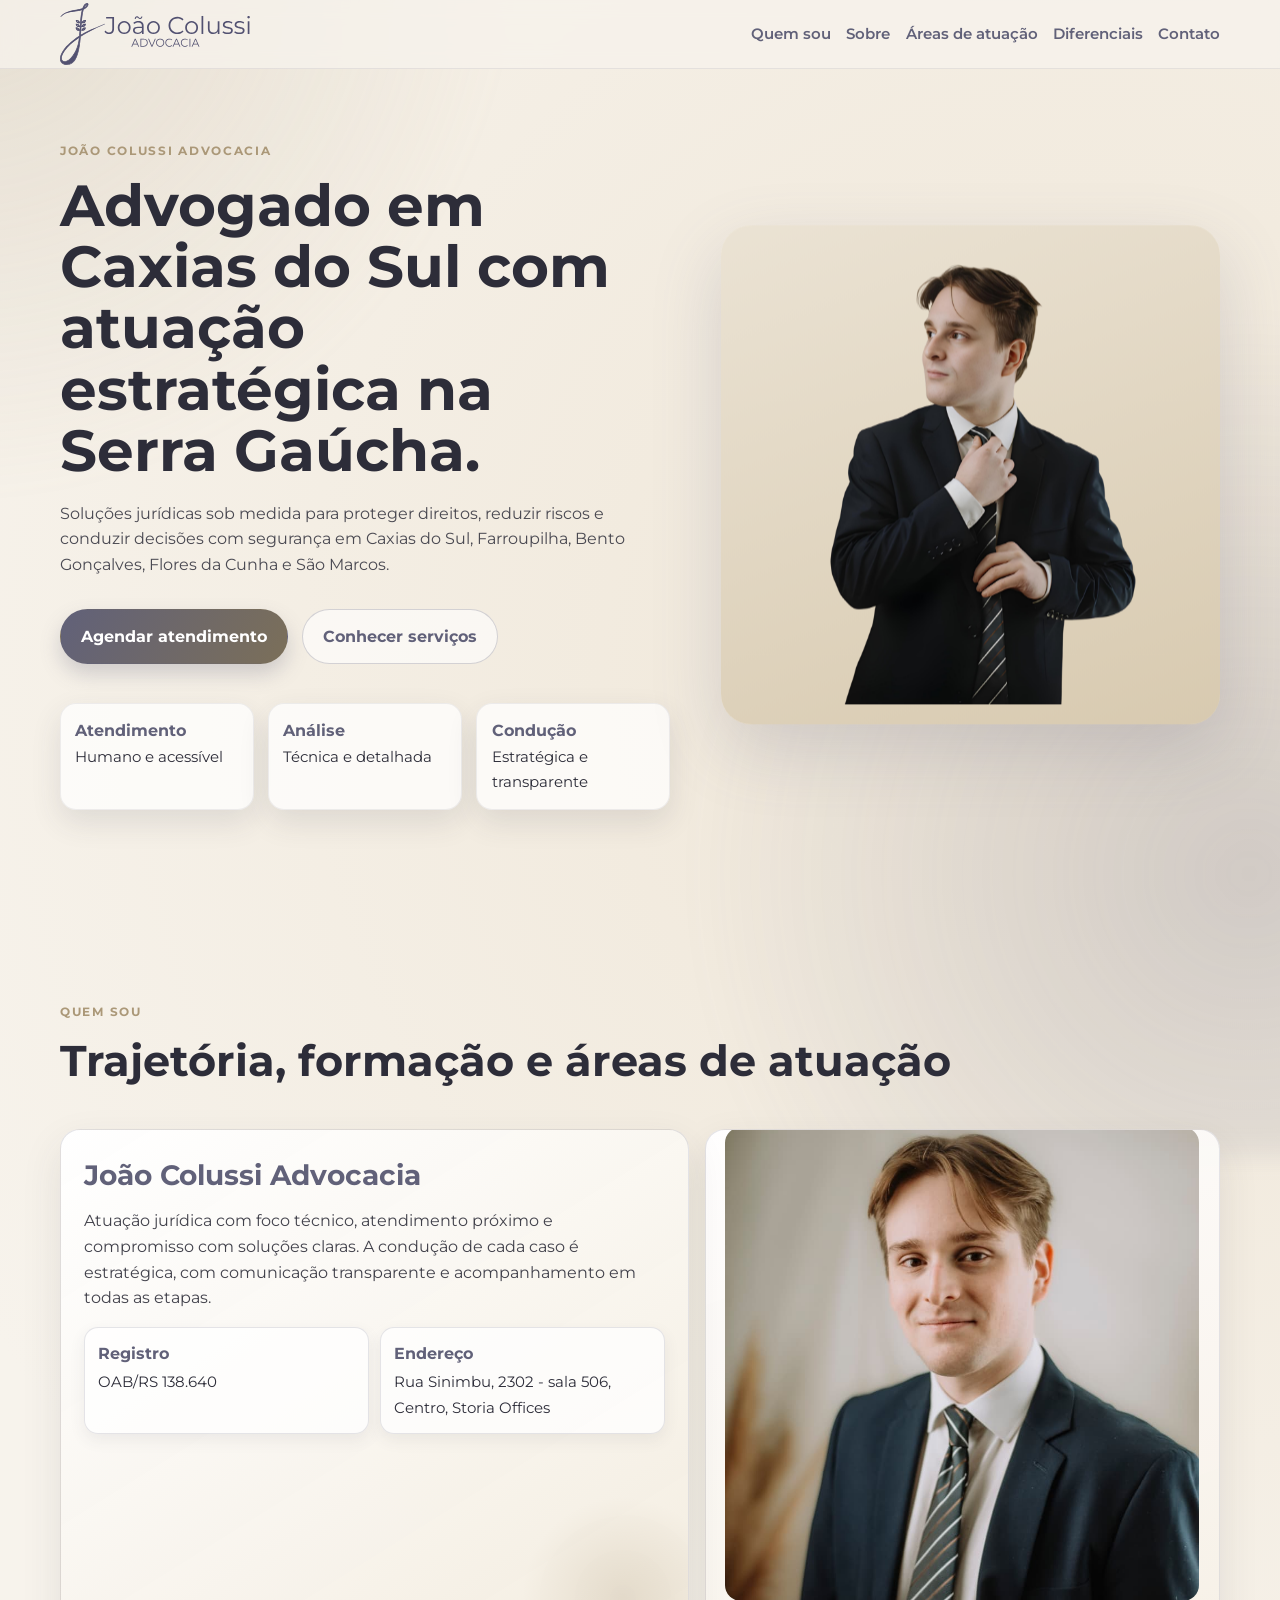
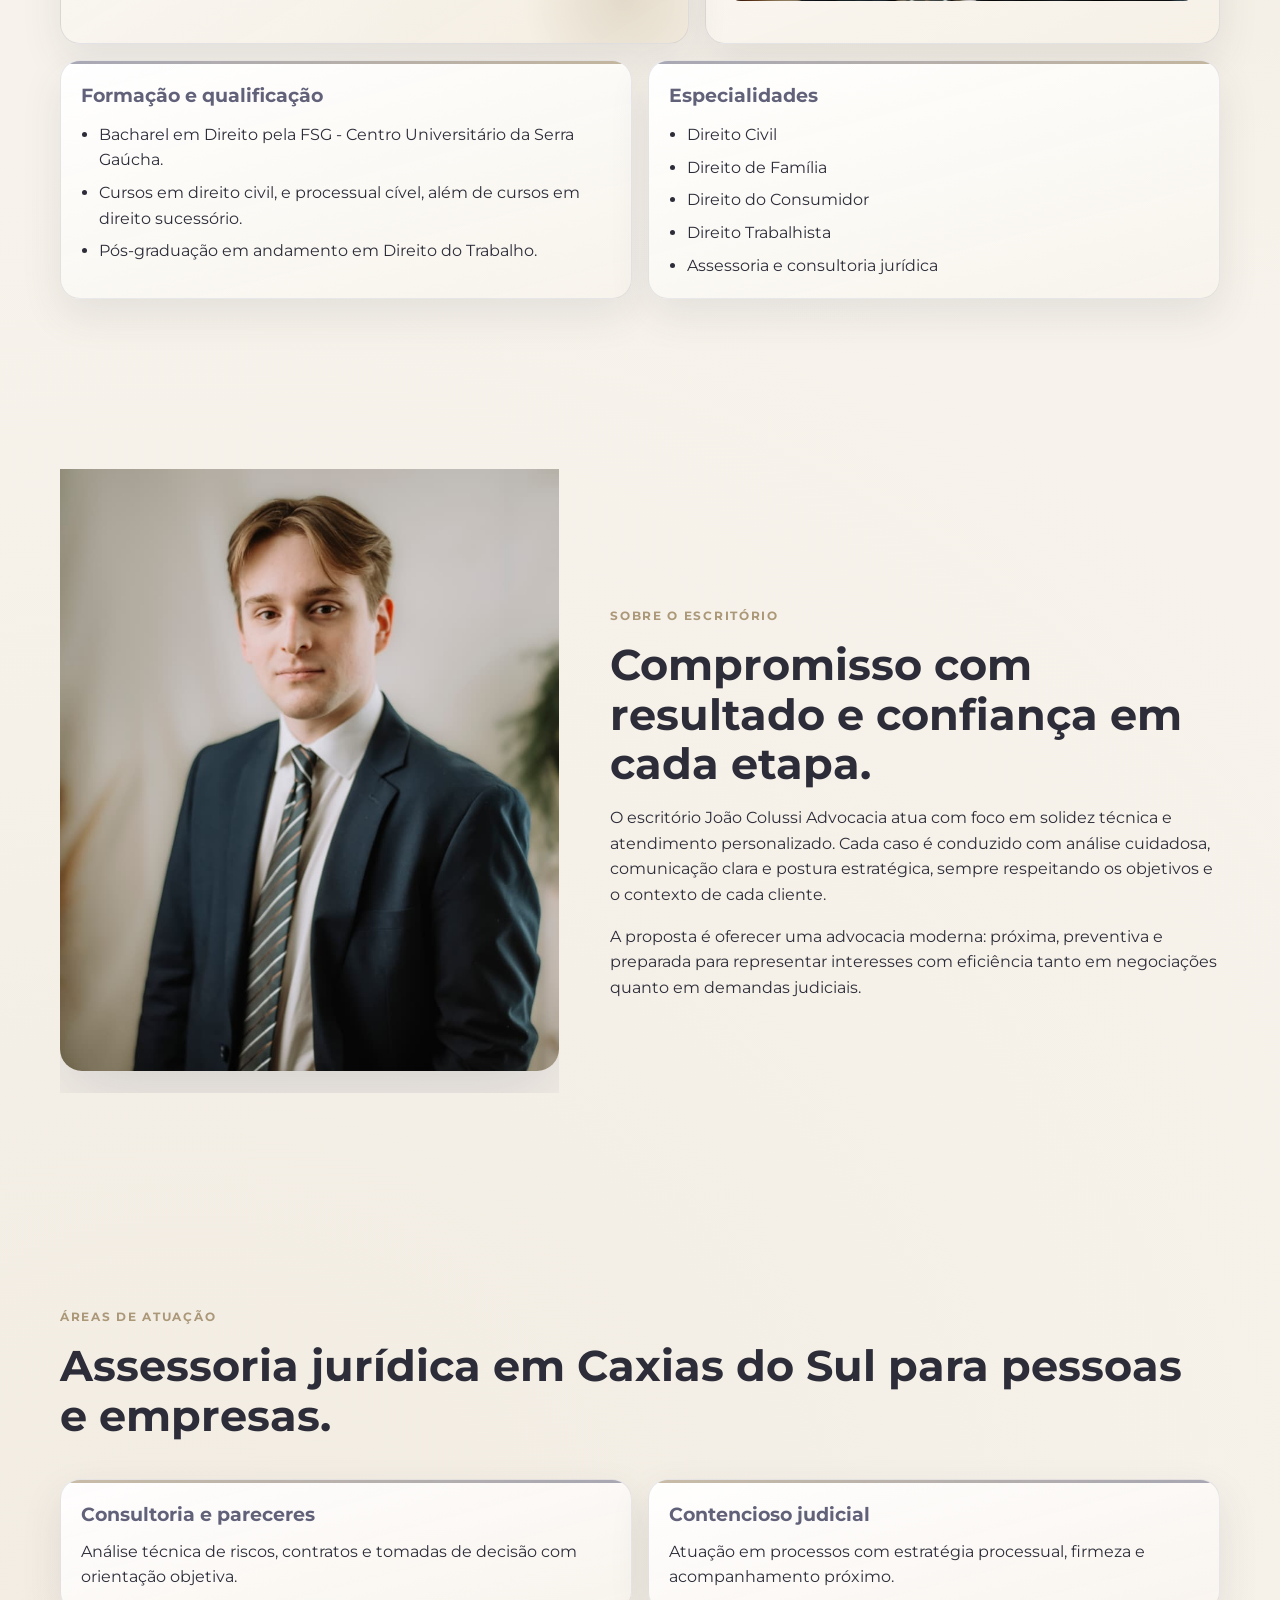
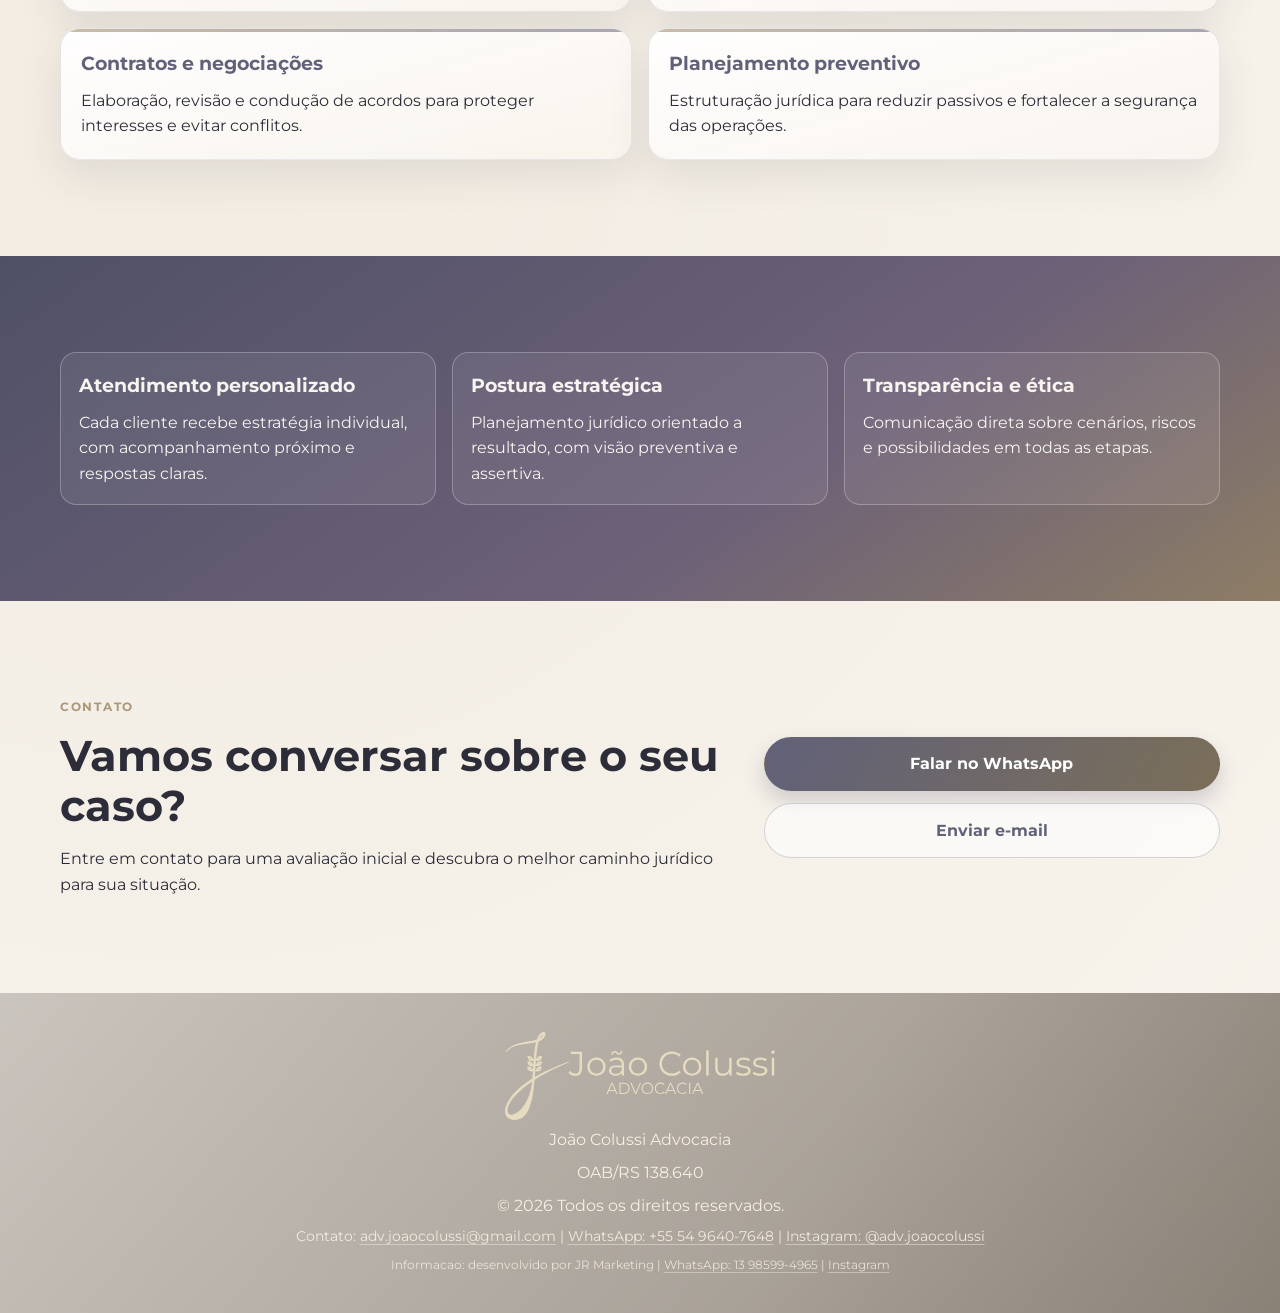
==== commit 33dff06d: "Adiciona contatos no footer acima dos créditos" ====
--- a/index.html
+++ b/index.html
@@ -269,6 +269,14 @@
       <p>João Colussi Advocacia</p>
       <p>OAB/RS 138.640</p>
       <p>&copy; <span id="year"></span> Todos os direitos reservados.</p>
+      <p class="footer-contact">
+        Contato:
+        <a href="mailto:adv.joaocolussi@gmail.com">adv.joaocolussi@gmail.com</a>
+        |
+        <a href="https://wa.me/555496407648" target="_blank" rel="noopener noreferrer">WhatsApp: +55 54 9640-7648</a>
+        |
+        <a href="https://www.instagram.com/adv.joaocolussi/" target="_blank" rel="noopener noreferrer">Instagram: @adv.joaocolussi</a>
+      </p>
       <p class="footer-note">
         Informacao: desenvolvido por JR Marketing |
         <a href="https://wa.me/5513985994965" target="_blank" rel="noopener noreferrer">WhatsApp: 13 98599-4965</a>
--- a/assets/css/style.css
+++ b/assets/css/style.css
@@ -406,6 +406,11 @@
   gap: 0.45rem;
 }
 
+.footer-contact {
+  font-size: 0.88rem;
+  opacity: 0.92;
+}
+
 .footer-note {
   font-size: 0.78rem;
   opacity: 0.82;
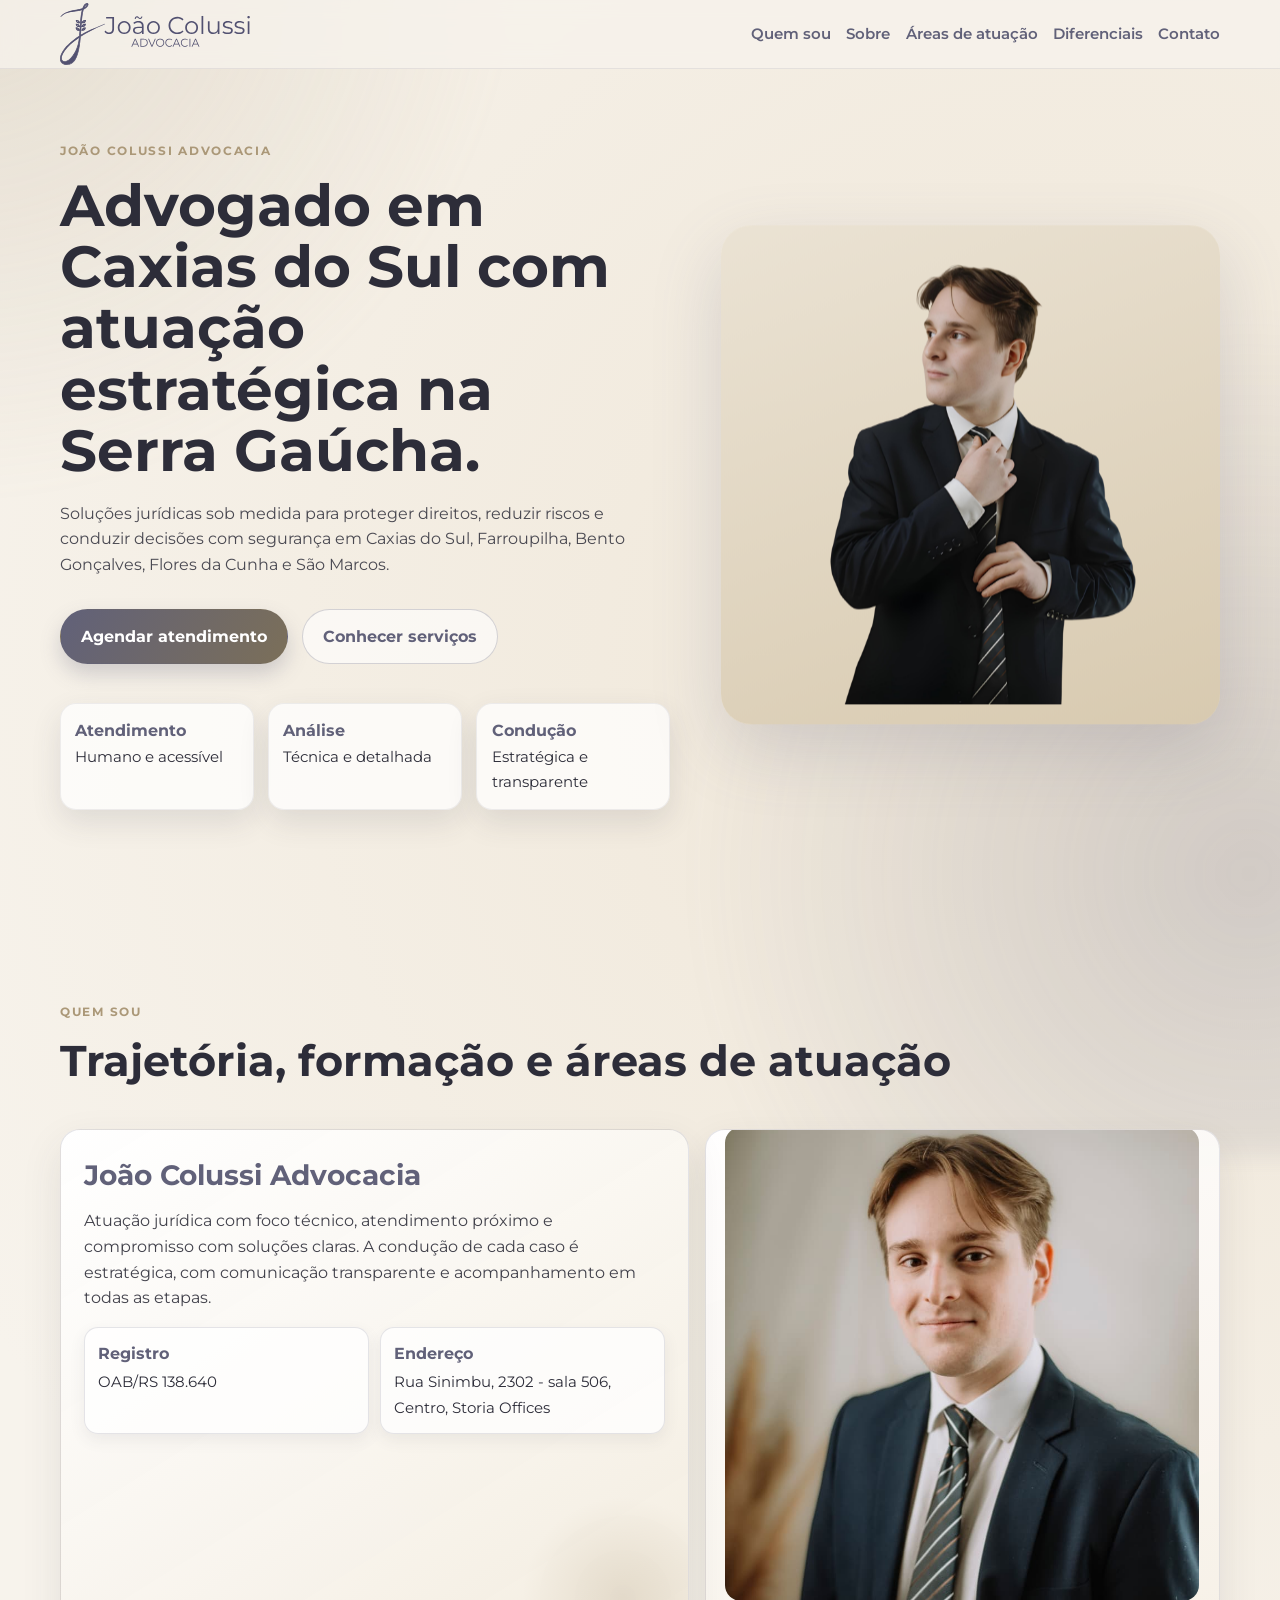
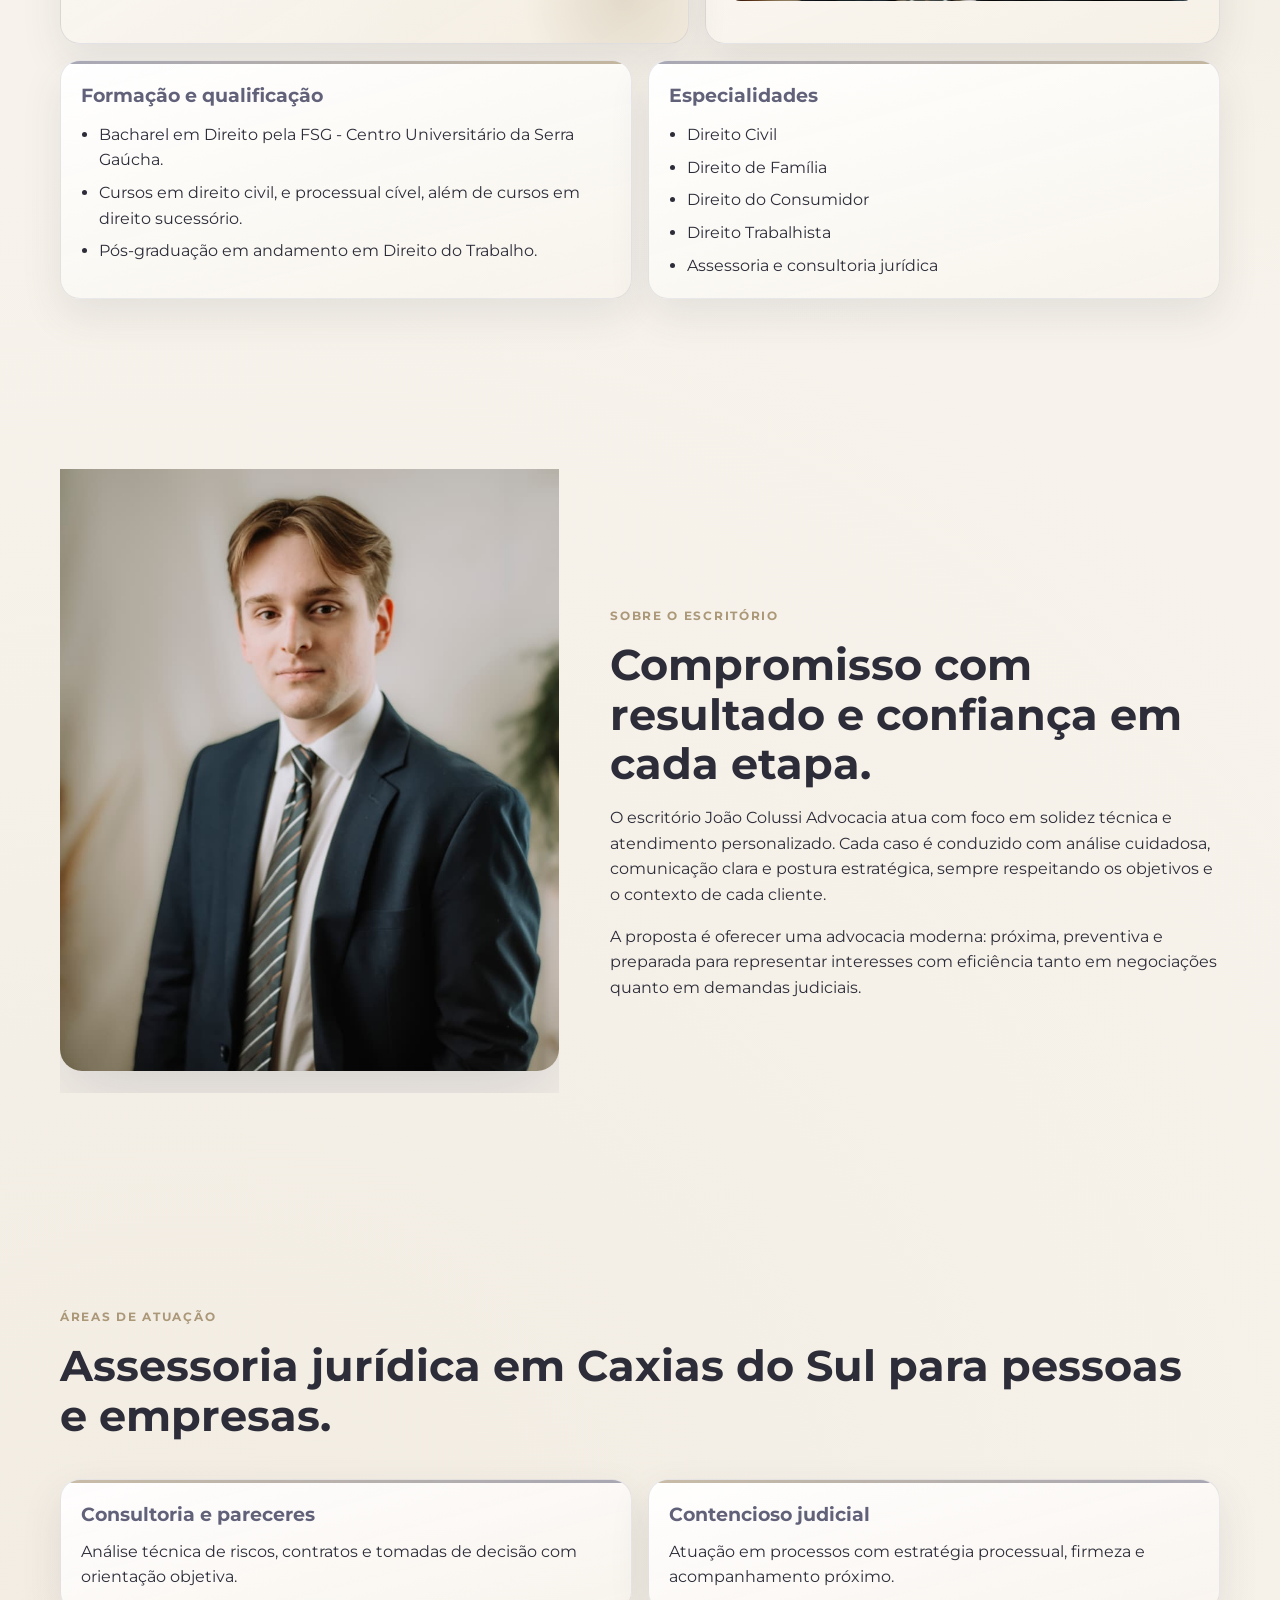
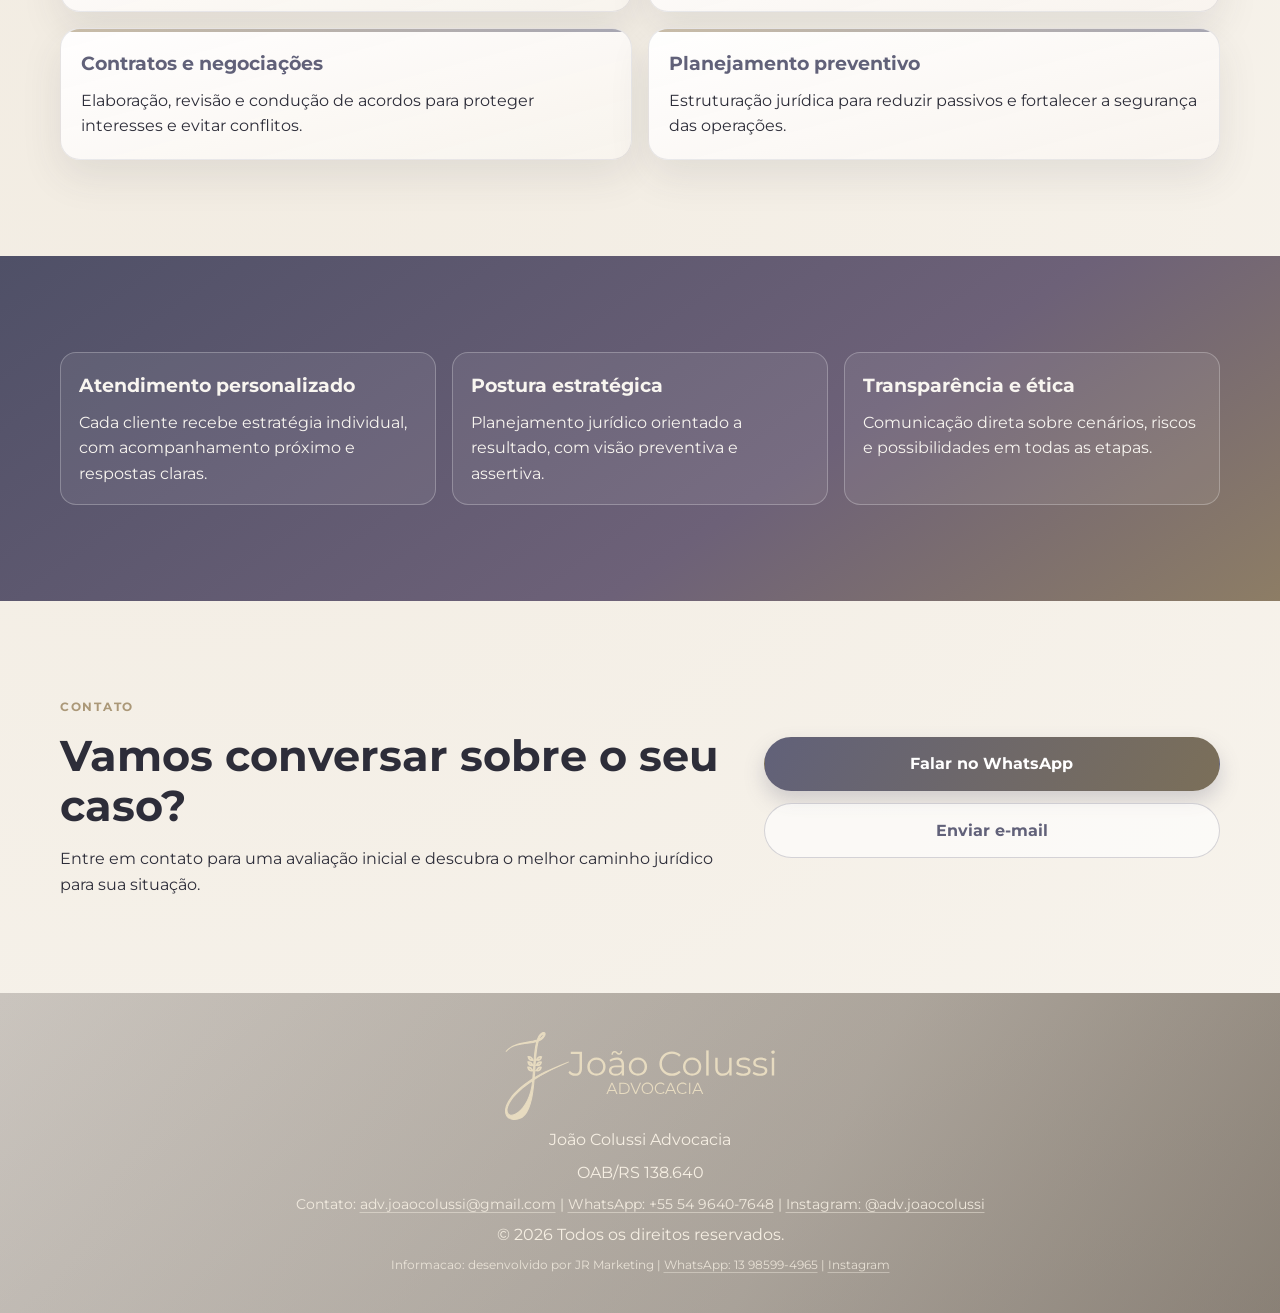
==== commit c0863801: "Ajusta ordem do contato no footer" ====
--- a/index.html
+++ b/index.html
@@ -268,7 +268,6 @@
       <img src="assets/img/logo-inverse.svg" alt="João Colussi Advocacia" class="footer-logo" />
       <p>João Colussi Advocacia</p>
       <p>OAB/RS 138.640</p>
-      <p>&copy; <span id="year"></span> Todos os direitos reservados.</p>
       <p class="footer-contact">
         Contato:
         <a href="mailto:adv.joaocolussi@gmail.com">adv.joaocolussi@gmail.com</a>
@@ -277,6 +276,7 @@
         |
         <a href="https://www.instagram.com/adv.joaocolussi/" target="_blank" rel="noopener noreferrer">Instagram: @adv.joaocolussi</a>
       </p>
+      <p>&copy; <span id="year"></span> Todos os direitos reservados.</p>
       <p class="footer-note">
         Informacao: desenvolvido por JR Marketing |
         <a href="https://wa.me/5513985994965" target="_blank" rel="noopener noreferrer">WhatsApp: 13 98599-4965</a>
